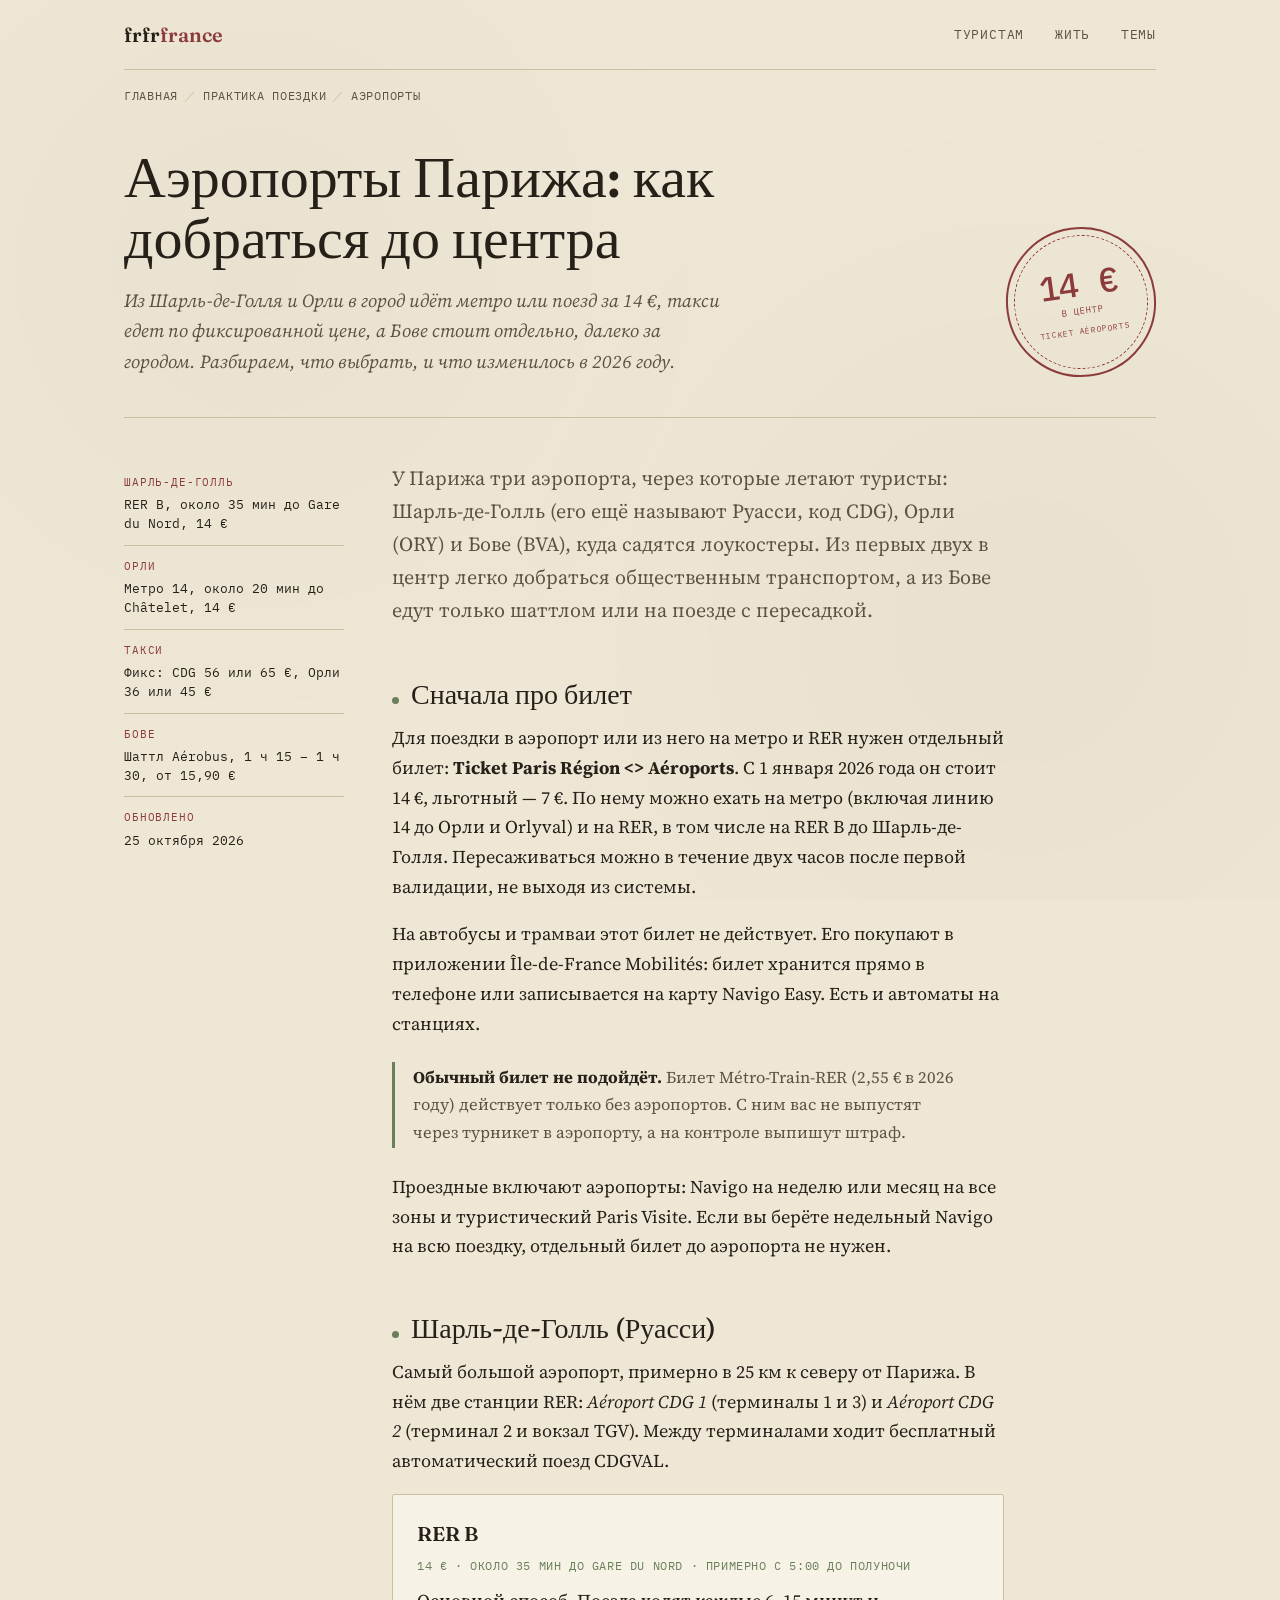
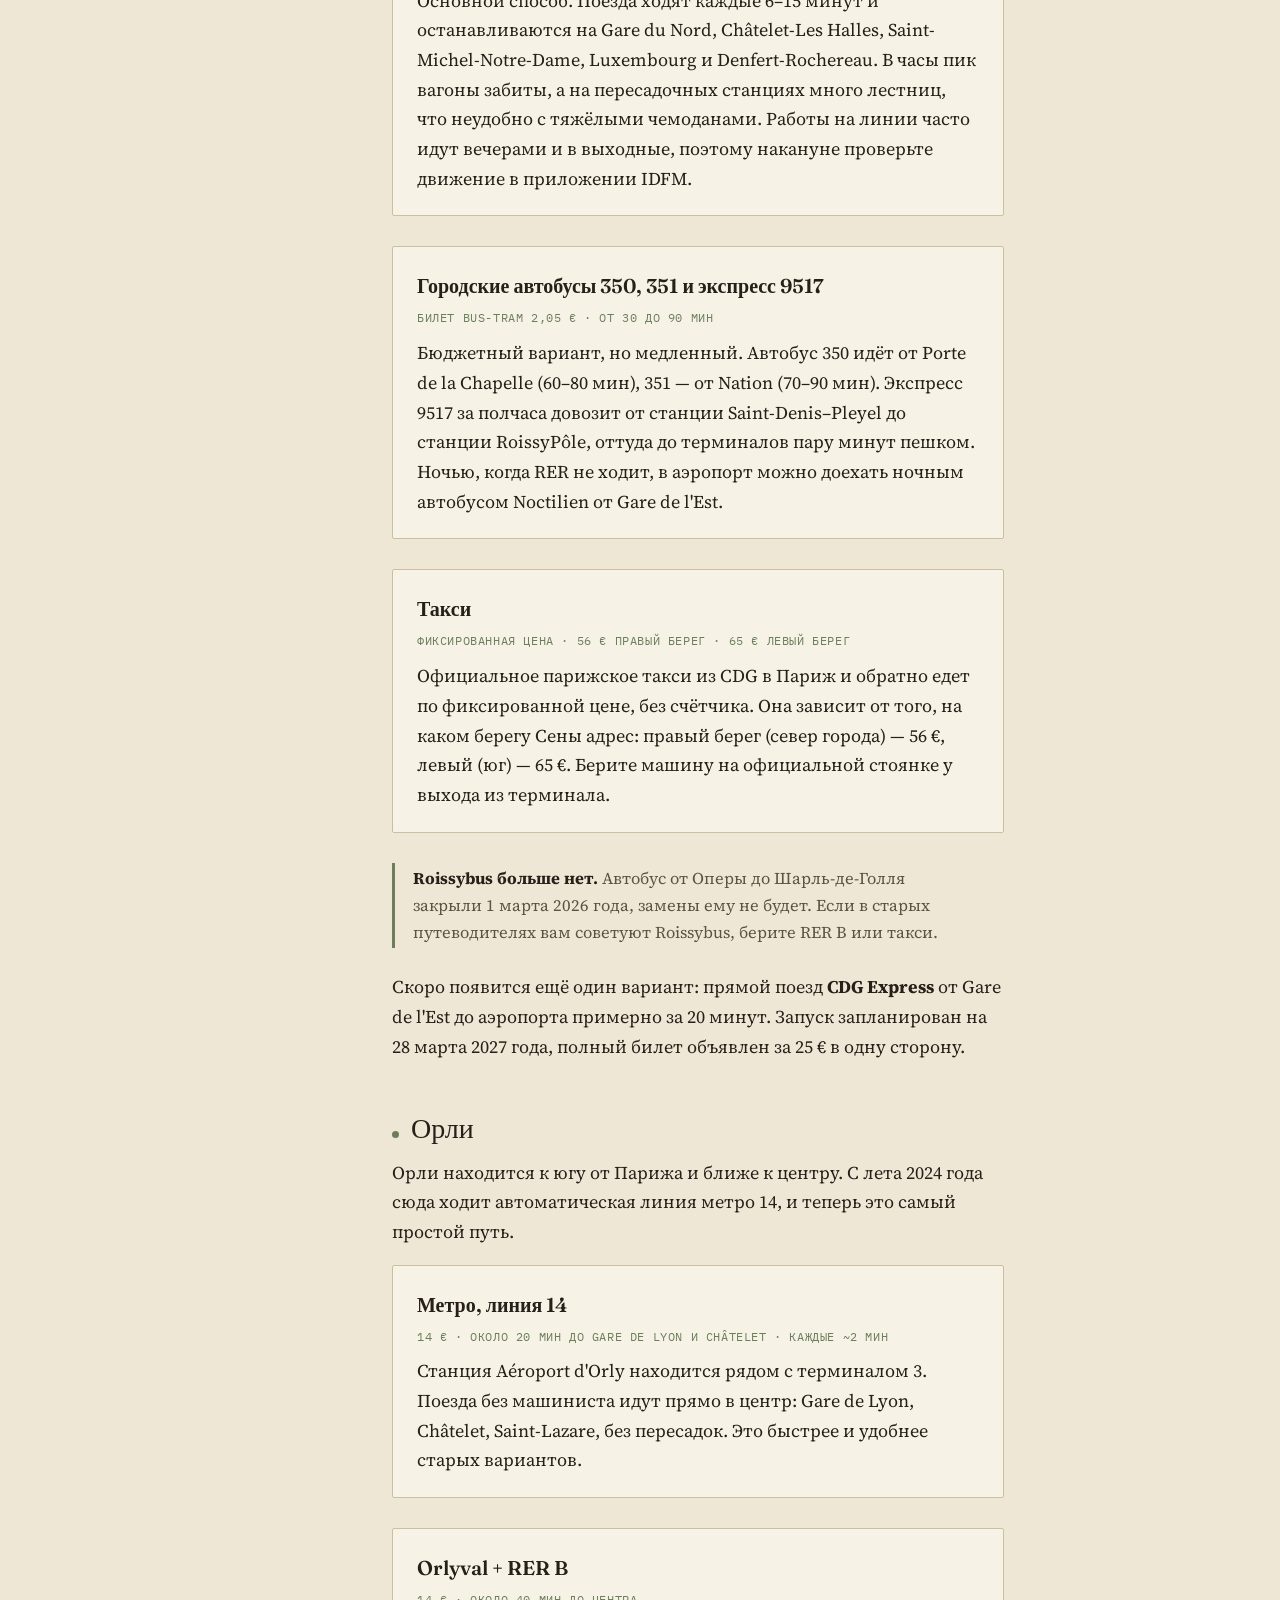
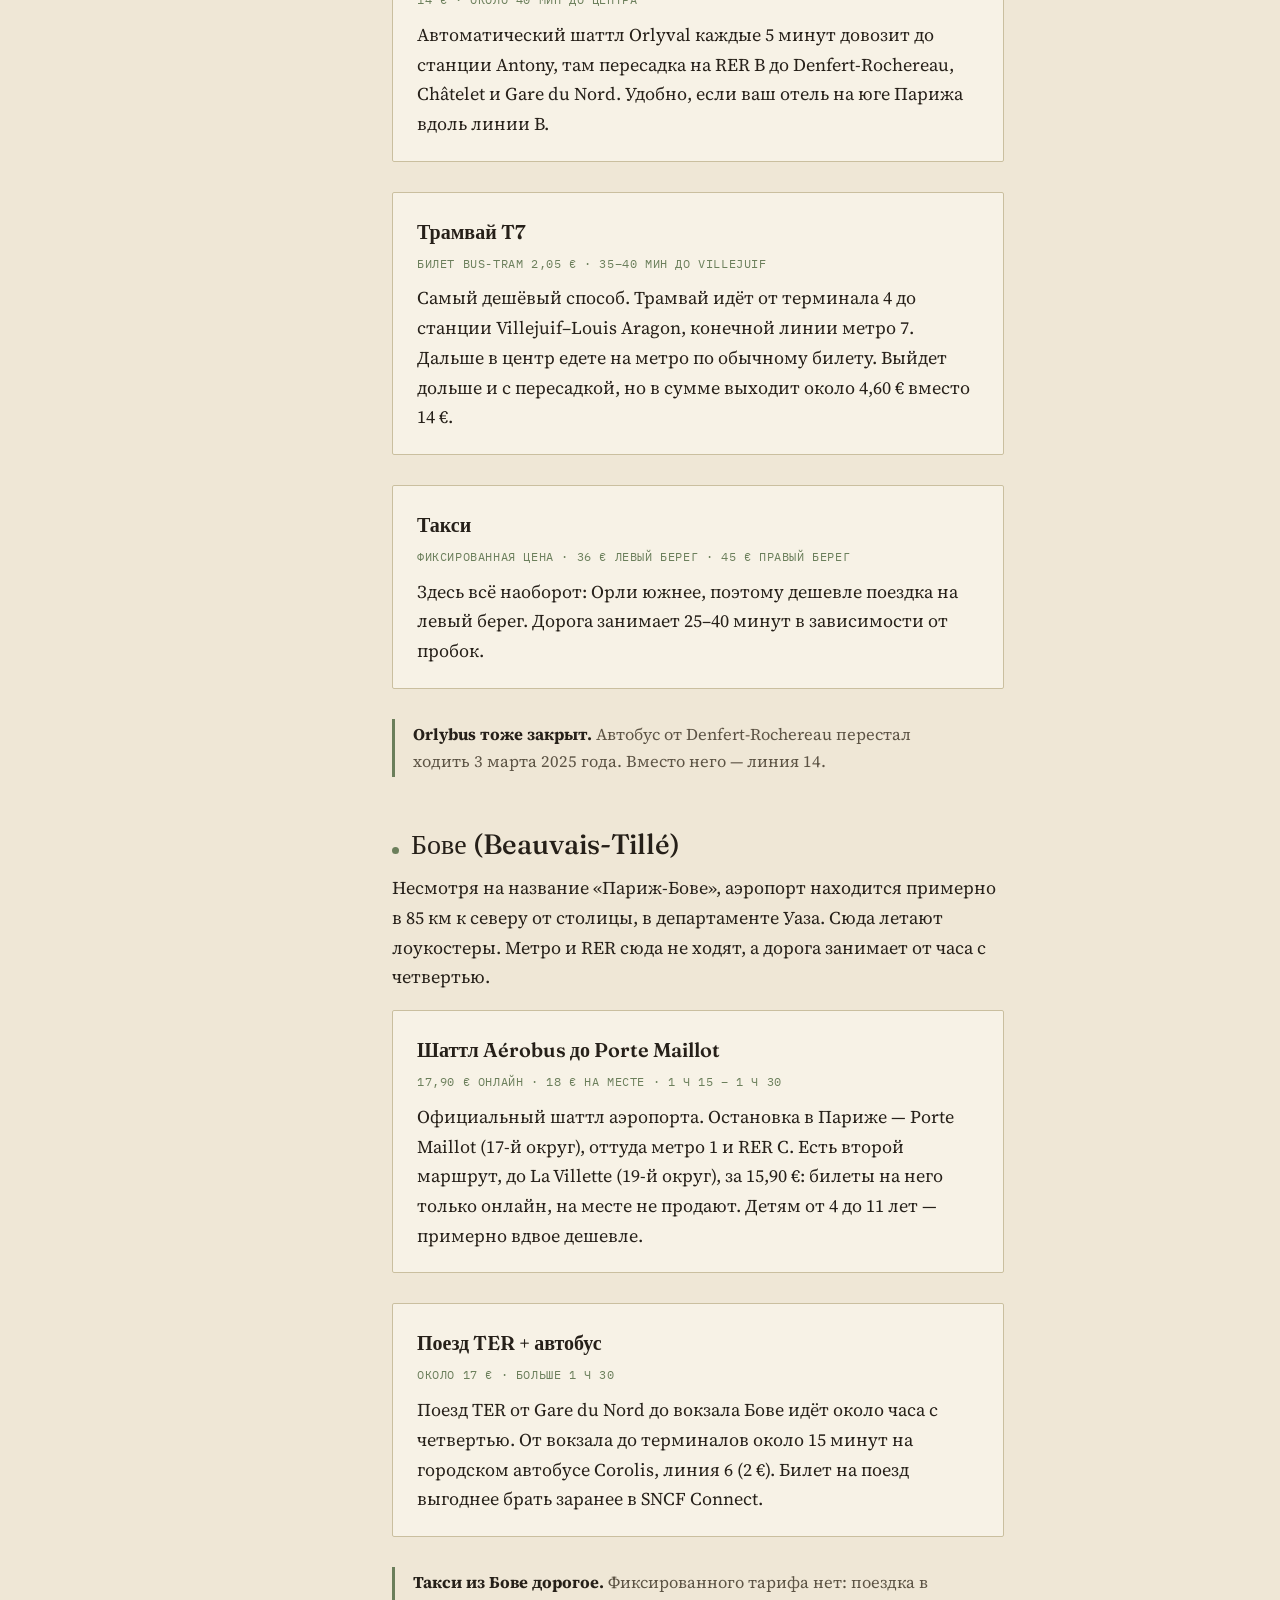
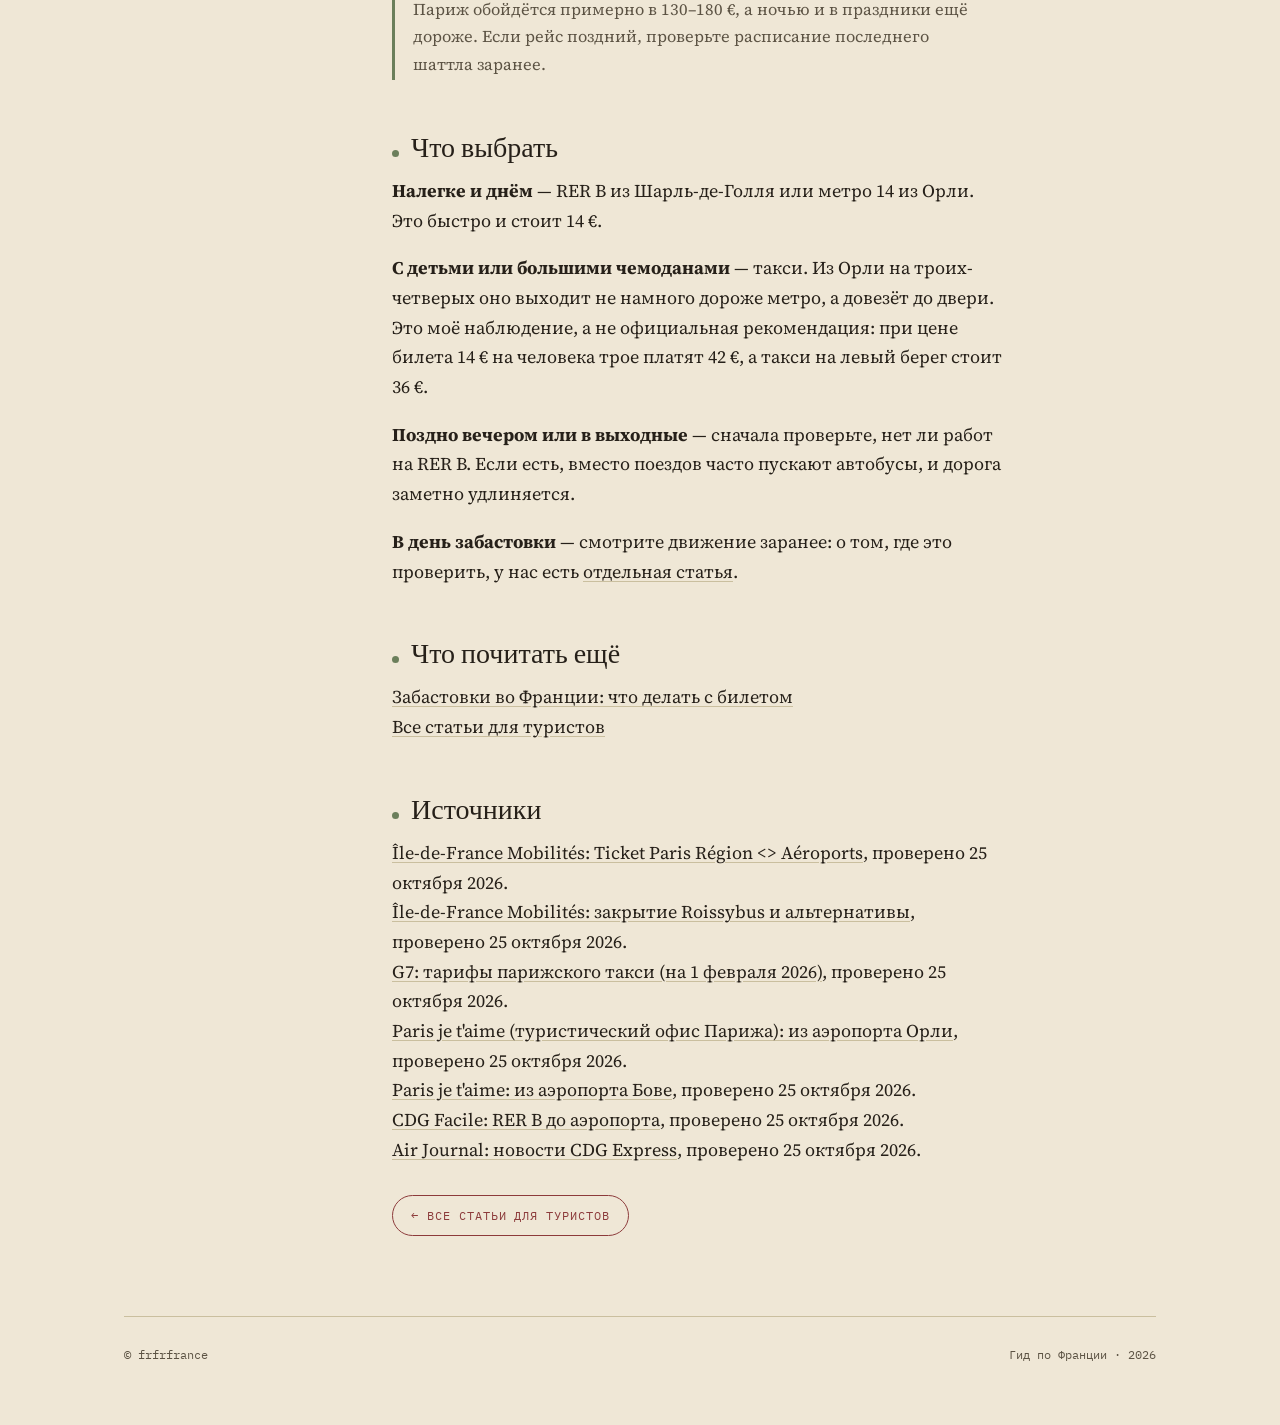
==== aeroports-paris.html @ 82ce7eb4 "Add files via upload" ====
<!DOCTYPE html>
<html lang="ru">
<head>
<meta charset="UTF-8">
<meta name="viewport" content="width=device-width, initial-scale=1.0">
<title>Аэропорты Парижа: как добраться до центра из Шарль-де-Голль, Орли и Бове — frfrfrance</title>
<meta name="description" content="Как доехать из аэропортов Парижа в центр в 2026 году: RER B и метро 14 за 14 €, фиксированные тарифы такси, автобусы и шаттл из Бове. Что изменилось после закрытия Roissybus.">
<link rel="canonical" href="https://frfrfrance.fr/aeroports-paris.html">
<meta property="og:type" content="article">
<meta property="og:site_name" content="frfrfrance">
<meta property="og:title" content="Аэропорты Парижа: как добраться до центра">
<meta property="og:description" content="Шарль-де-Голль, Орли и Бове: поезд, метро, автобус и такси, цены 2026 года и что выбрать с багажом.">
<meta property="og:url" content="https://frfrfrance.fr/aeroports-paris.html">
<meta property="og:locale" content="ru_RU">
<meta name="twitter:card" content="summary">
<link rel="icon" href="data:image/svg+xml,%3Csvg xmlns='http://www.w3.org/2000/svg' viewBox='0 0 64 64'%3E%3Ccircle cx='32' cy='32' r='28' fill='none' stroke='%238c3b3b' stroke-width='4'/%3E%3Ctext x='32' y='40' font-size='22' text-anchor='middle' fill='%238c3b3b' font-family='monospace'%3EFR%3C/text%3E%3C/svg%3E">
<link rel="preconnect" href="https://fonts.googleapis.com">
<link rel="preconnect" href="https://fonts.gstatic.com" crossorigin>
<link href="https://fonts.googleapis.com/css2?family=Fraunces:opsz,wght@9..144,400;9..144,500;9..144,600&family=Source+Serif+4:opsz,wght@8..60,400;8..60,600&family=IBM+Plex+Mono:wght@400;500&display=swap" rel="stylesheet">
<link rel="stylesheet" href="style.css">
<script type="application/ld+json">
{
  "@context": "https://schema.org",
  "@type": "Article",
  "headline": "Аэропорты Парижа: как добраться до центра",
  "inLanguage": "ru",
  "datePublished": "2026-10-25",
  "dateModified": "2026-10-25",
  "mainEntityOfPage": "https://frfrfrance.fr/aeroports-paris.html",
  "publisher": {"@type": "Organization", "name": "frfrfrance"}
}
</script>
</head>
<body>
<div class="wrap">

  <header class="site">
    <nav class="site-nav" aria-label="Разделы">
      <a class="brand" href="index.html">frfr<span>france</span></a>
      <span class="links">
        <a href="turistam.html">Туристам</a>
        <a href="index.html#live">Жить</a>
        <a href="index.html#topics">Темы</a>
      </span>
    </nav>
  </header>

  <nav class="crumbs" aria-label="Путь">
    <a href="index.html">Главная</a><span>／</span><a href="turistam.html#practice">Практика поездки</a><span>／</span>Аэропорты
  </nav>

  <section class="hero">
    <div>
      <h1>Аэропорты Парижа: как добраться до центра</h1>
      <p class="dek">Из Шарль-де-Голля и Орли в город идёт метро или поезд за 14 €, такси едет по фиксированной цене, а Бове стоит отдельно, далеко за городом. Разбираем, что выбрать, и что изменилось в 2026 году.</p>
    </div>
    <div class="stamp" aria-hidden="true">
      <b>14 €</b><small>в центр</small><em>Ticket Aéroports</em>
    </div>
  </section>

  <main class="article">
    <aside class="carnet">
      <div class="field"><div class="k">Шарль-де-Голль</div><div class="v">RER B, около 35 мин до Gare du Nord, 14 €</div></div>
      <div class="field"><div class="k">Орли</div><div class="v">Метро 14, около 20 мин до Châtelet, 14 €</div></div>
      <div class="field"><div class="k">Такси</div><div class="v">Фикс: CDG 56 или 65 €, Орли 36 или 45 €</div></div>
      <div class="field"><div class="k">Бове</div><div class="v">Шаттл Aérobus, 1 ч 15 – 1 ч 30, от 15,90 €</div></div>
      <div class="field"><div class="k">Обновлено</div><div class="v">25 октября 2026</div></div>
    </aside>

    <article>
      <p class="lede">У Парижа три аэропорта, через которые летают туристы: Шарль-де-Голль (его ещё называют Руасси, код CDG), Орли (ORY) и Бове (BVA), куда садятся лоукостеры. Из первых двух в центр легко добраться общественным транспортом, а из Бове едут только шаттлом или на поезде с пересадкой.</p>

      <h2><i></i>Сначала про билет</h2>
      <p>Для поездки в аэропорт или из него на метро и RER нужен отдельный билет: <strong>Ticket Paris Région &lt;&gt; Aéroports</strong>. С 1 января 2026 года он стоит 14 €, льготный — 7 €. По нему можно ехать на метро (включая линию 14 до Орли и Orlyval) и на RER, в том числе на RER B до Шарль-де-Голля. Пересаживаться можно в течение двух часов после первой валидации, не выходя из системы.</p>
      <p>На автобусы и трамваи этот билет не действует. Его покупают в приложении Île-de-France Mobilités: билет хранится прямо в телефоне или записывается на карту Navigo Easy. Есть и автоматы на станциях.</p>

      <div class="tip">
        <strong>Обычный билет не подойдёт.</strong> Билет Métro-Train-RER (2,55 € в 2026 году) действует только без аэропортов. С ним вас не выпустят через турникет в аэропорту, а на контроле выпишут штраф.
      </div>

      <p>Проездные включают аэропорты: Navigo на неделю или месяц на все зоны и туристический Paris Visite. Если вы берёте недельный Navigo на всю поездку, отдельный билет до аэропорта не нужен.</p>

      <h2><i></i>Шарль-де-Голль (Руасси)</h2>
      <p>Самый большой аэропорт, примерно в 25 км к северу от Парижа. В нём две станции RER: <em>Aéroport CDG 1</em> (терминалы 1 и 3) и <em>Aéroport CDG 2</em> (терминал 2 и вокзал TGV). Между терминалами ходит бесплатный автоматический поезд CDGVAL.</p>

      <div class="market">
        <div class="name">RER B</div>
        <div class="meta">14 € · около 35 мин до Gare du Nord · примерно с 5:00 до полуночи</div>
        <p>Основной способ. Поезда ходят каждые 6–15 минут и останавливаются на Gare du Nord, Châtelet-Les Halles, Saint-Michel-Notre-Dame, Luxembourg и Denfert-Rochereau. В часы пик вагоны забиты, а на пересадочных станциях много лестниц, что неудобно с тяжёлыми чемоданами. Работы на линии часто идут вечерами и в выходные, поэтому накануне проверьте движение в приложении IDFM.</p>
      </div>

      <div class="market">
        <div class="name">Городские автобусы 350, 351 и экспресс 9517</div>
        <div class="meta">Билет Bus-Tram 2,05 € · от 30 до 90 мин</div>
        <p>Бюджетный вариант, но медленный. Автобус 350 идёт от Porte de la Chapelle (60–80 мин), 351 — от Nation (70–90 мин). Экспресс 9517 за полчаса довозит от станции Saint-Denis–Pleyel до станции RoissyPôle, оттуда до терминалов пару минут пешком. Ночью, когда RER не ходит, в аэропорт можно доехать ночным автобусом Noctilien от Gare de l'Est.</p>
      </div>

      <div class="market">
        <div class="name">Такси</div>
        <div class="meta">Фиксированная цена · 56 € правый берег · 65 € левый берег</div>
        <p>Официальное парижское такси из CDG в Париж и обратно едет по фиксированной цене, без счётчика. Она зависит от того, на каком берегу Сены адрес: правый берег (север города) — 56 €, левый (юг) — 65 €. Берите машину на официальной стоянке у выхода из терминала.</p>
      </div>

      <div class="tip">
        <strong>Roissybus больше нет.</strong> Автобус от Оперы до Шарль-де-Голля закрыли 1 марта 2026 года, замены ему не будет. Если в старых путеводителях вам советуют Roissybus, берите RER B или такси.
      </div>

      <p>Скоро появится ещё один вариант: прямой поезд <strong>CDG Express</strong> от Gare de l'Est до аэропорта примерно за 20 минут. Запуск запланирован на 28 марта 2027 года, полный билет объявлен за 25 € в одну сторону.</p>

      <h2><i></i>Орли</h2>
      <p>Орли находится к югу от Парижа и ближе к центру. С лета 2024 года сюда ходит автоматическая линия метро 14, и теперь это самый простой путь.</p>

      <div class="market">
        <div class="name">Метро, линия 14</div>
        <div class="meta">14 € · около 20 мин до Gare de Lyon и Châtelet · каждые ~2 мин</div>
        <p>Станция Aéroport d'Orly находится рядом с терминалом 3. Поезда без машиниста идут прямо в центр: Gare de Lyon, Châtelet, Saint-Lazare, без пересадок. Это быстрее и удобнее старых вариантов.</p>
      </div>

      <div class="market">
        <div class="name">Orlyval + RER B</div>
        <div class="meta">14 € · около 40 мин до центра</div>
        <p>Автоматический шаттл Orlyval каждые 5 минут довозит до станции Antony, там пересадка на RER B до Denfert-Rochereau, Châtelet и Gare du Nord. Удобно, если ваш отель на юге Парижа вдоль линии B.</p>
      </div>

      <div class="market">
        <div class="name">Трамвай T7</div>
        <div class="meta">Билет Bus-Tram 2,05 € · 35–40 мин до Villejuif</div>
        <p>Самый дешёвый способ. Трамвай идёт от терминала 4 до станции Villejuif–Louis Aragon, конечной линии метро 7. Дальше в центр едете на метро по обычному билету. Выйдет дольше и с пересадкой, но в сумме выходит около 4,60 € вместо 14 €.</p>
      </div>

      <div class="market">
        <div class="name">Такси</div>
        <div class="meta">Фиксированная цена · 36 € левый берег · 45 € правый берег</div>
        <p>Здесь всё наоборот: Орли южнее, поэтому дешевле поездка на левый берег. Дорога занимает 25–40 минут в зависимости от пробок.</p>
      </div>

      <div class="tip">
        <strong>Orlybus тоже закрыт.</strong> Автобус от Denfert-Rochereau перестал ходить 3 марта 2025 года. Вместо него — линия 14.
      </div>

      <h2><i></i>Бове (Beauvais-Tillé)</h2>
      <p>Несмотря на название «Париж-Бове», аэропорт находится примерно в 85 км к северу от столицы, в департаменте Уаза. Сюда летают лоукостеры. Метро и RER сюда не ходят, а дорога занимает от часа с четвертью.</p>

      <div class="market">
        <div class="name">Шаттл Aérobus до Porte Maillot</div>
        <div class="meta">17,90 € онлайн · 18 € на месте · 1 ч 15 – 1 ч 30</div>
        <p>Официальный шаттл аэропорта. Остановка в Париже — Porte Maillot (17-й округ), оттуда метро 1 и RER C. Есть второй маршрут, до La Villette (19-й округ), за 15,90 €: билеты на него только онлайн, на месте не продают. Детям от 4 до 11 лет — примерно вдвое дешевле.</p>
      </div>

      <div class="market">
        <div class="name">Поезд TER + автобус</div>
        <div class="meta">Около 17 € · больше 1 ч 30</div>
        <p>Поезд TER от Gare du Nord до вокзала Бове идёт около часа с четвертью. От вокзала до терминалов около 15 минут на городском автобусе Corolis, линия 6 (2 €). Билет на поезд выгоднее брать заранее в SNCF Connect.</p>
      </div>

      <div class="tip">
        <strong>Такси из Бове дорогое.</strong> Фиксированного тарифа нет: поездка в Париж обойдётся примерно в 130–180 €, а ночью и в праздники ещё дороже. Если рейс поздний, проверьте расписание последнего шаттла заранее.
      </div>

      <h2><i></i>Что выбрать</h2>
      <p><strong>Налегке и днём</strong> — RER B из Шарль-де-Голля или метро 14 из Орли. Это быстро и стоит 14 €.</p>
      <p><strong>С детьми или большими чемоданами</strong> — такси. Из Орли на троих-четверых оно выходит не намного дороже метро, а довезёт до двери. Это моё наблюдение, а не официальная рекомендация: при цене билета 14 € на человека трое платят 42 €, а такси на левый берег стоит 36 €.</p>
      <p><strong>Поздно вечером или в выходные</strong> — сначала проверьте, нет ли работ на RER B. Если есть, вместо поездов часто пускают автобусы, и дорога заметно удлиняется.</p>
      <p><strong>В день забастовки</strong> — смотрите движение заранее: о том, где это проверить, у нас есть <a href="strikes-france.html">отдельная статья</a>.</p>

      <h2><i></i>Что почитать ещё</h2>
      <p>
        <a href="strikes-france.html">Забастовки во Франции: что делать с билетом</a><br>
        <a href="turistam.html">Все статьи для туристов</a>
      </p>

      <h2><i></i>Источники</h2>
      <p>
        <a href="https://www.iledefrance-mobilites.fr/titres-et-tarifs/detail/ticket-paris-region-aeroports" rel="noopener">Île-de-France Mobilités: Ticket Paris Région &lt;&gt; Aéroports</a>, проверено 25 октября 2026.<br>
        <a href="https://www.iledefrance-mobilites.fr/actualites/fin-roissy-bus" rel="noopener">Île-de-France Mobilités: закрытие Roissybus и альтернативы</a>, проверено 25 октября 2026.<br>
        <a href="https://www.g7.fr/tarifs-taxis-paris" rel="noopener">G7: тарифы парижского такси (на 1 февраля 2026)</a>, проверено 25 октября 2026.<br>
        <a href="https://parisjetaime.com/eng/article/from-paris-orly-airport-a539" rel="noopener">Paris je t'aime (туристический офис Парижа): из аэропорта Орли</a>, проверено 25 октября 2026.<br>
        <a href="https://parisjetaime.com/article/depuis-l-aeroport-paris-beauvais-a540" rel="noopener">Paris je t'aime: из аэропорта Бове</a>, проверено 25 октября 2026.<br>
        <a href="https://cdgfacile.com/acces-transports-paris-cdg/rer-b/" rel="noopener">CDG Facile: RER B до аэропорта</a>, проверено 25 октября 2026.<br>
        <a href="https://www.air-journal.fr/tag/cdg-express" rel="noopener">Air Journal: новости CDG Express</a>, проверено 25 октября 2026.
      </p>

      <a class="back" href="turistam.html">← Все статьи для туристов</a>
    </article>
  </main>

  <footer class="site">
    <span>© frfrfrance</span>
    <span>Гид по Франции · 2026</span>
  </footer>
</div>
</body>
</html>
---- style.css ----
/* frfrfrance — дневник путешественника: бумага, штампы, моно-заметки */
:root{
  --paper:#efe7d6; --paper-deep:#e4d9c0; --card:#f7f2e6;
  --ink:#262019; --ink-soft:#5c5344; --line:#cabf9f;
  --route:#6b7f5b;   /* туристы */
  --stamp:#8c3b3b;   /* жить */
}
*{box-sizing:border-box;}
html{scroll-behavior:smooth;}
body{margin:0; background:var(--paper); color:var(--ink); font-family:'Source Serif 4',Georgia,serif; font-size:18px; line-height:1.65;}
body::before{content:""; position:fixed; inset:0; pointer-events:none; z-index:0;
  background-image:radial-gradient(circle at 20% 30%,rgba(0,0,0,.02) 0,transparent 40%),radial-gradient(circle at 80% 70%,rgba(0,0,0,.025) 0,transparent 45%);}
a{color:inherit; text-decoration:none;}
a:focus-visible{outline:2px solid var(--stamp); outline-offset:3px;}
.wrap{max-width:1080px; margin:0 auto; padding:0 24px; position:relative; z-index:1;}

/* шапка */
header.site{border-bottom:1px solid var(--line); padding:18px 0;}
.site-nav{display:flex; justify-content:space-between; align-items:center; font-family:'IBM Plex Mono',monospace; font-size:13px; letter-spacing:.06em; text-transform:uppercase; color:var(--ink-soft);}
.brand{font-family:'Fraunces',serif; font-size:20px; text-transform:none; letter-spacing:0; color:var(--ink); font-weight:600;}
.brand span{color:var(--stamp);}
.site-nav .links a{margin-left:22px;}
.site-nav .links a:hover{color:var(--stamp);}

/* главная: вступление */
.intro{padding:52px 0 30px; border-bottom:1px solid var(--line);}
.intro h1{font-family:'Fraunces',serif; font-weight:500; font-size:clamp(32px,5vw,54px); line-height:1.08; margin:0 0 14px;}
.intro h1 em{font-style:normal; color:var(--stamp);}
.dek{font-style:italic; color:var(--ink-soft); font-size:18.5px; max-width:60ch; margin:0;}

/* два трека */
.tracks{display:grid; grid-template-columns:1fr 1fr; border-bottom:1px solid var(--line);}
.track{padding:40px 36px; position:relative;}
.track:first-child{border-right:1px solid var(--line);}
.eyebrow{font-family:'IBM Plex Mono',monospace; font-size:11px; text-transform:uppercase; letter-spacing:.1em; margin-bottom:14px; display:flex; align-items:center; gap:8px;}
.eyebrow .dot{width:6px; height:6px; border-radius:50%; background:currentColor;}
.tourist .eyebrow,.tourist .enter{color:var(--route);}
.expat .eyebrow,.expat .enter{color:var(--stamp);}
.track h2{font-family:'Fraunces',serif; font-weight:500; font-size:clamp(26px,3vw,34px); margin:0 0 12px; line-height:1.1; max-width:15em;}
.lede-sm{color:var(--ink-soft); font-size:16.5px; max-width:42ch; margin:0 0 22px;}
.list{list-style:none; margin:0 0 26px; padding:0;}
.list li{padding:11px 0; border-top:1px solid var(--line); display:flex; justify-content:space-between; align-items:baseline; font-size:16px;}
.list li:last-child{border-bottom:1px solid var(--line);}
.tourist .list a:hover{color:var(--route);} .expat .list a:hover{color:var(--stamp);}
.time{font-family:'IBM Plex Mono',monospace; font-size:11px; color:var(--ink-soft); flex:none; margin-left:14px;}
.enter{display:inline-flex; font-family:'IBM Plex Mono',monospace; font-size:12px; text-transform:uppercase; letter-spacing:.08em; padding:11px 20px; border:1px solid currentColor; border-radius:999px;}
.enter:hover{background:currentColor;} .enter:hover{color:var(--paper);}
.tourist .enter:hover{background:var(--route);color:var(--paper);} .expat .enter:hover{background:var(--stamp);color:var(--paper);}
.mark{position:absolute; top:34px; right:30px; width:64px; height:64px; border:1.5px solid currentColor; border-radius:50%; display:flex; align-items:center; justify-content:center; font-family:'IBM Plex Mono',monospace; font-size:10px; letter-spacing:.05em; text-transform:uppercase; transform:rotate(-6deg);}
.tourist .mark{color:var(--route);} .expat .mark{color:var(--stamp);}

/* секции, карточки */
main.shared{padding:48px 0 40px;}
.section-head{display:flex; align-items:baseline; justify-content:space-between; margin:0 0 22px; gap:12px; flex-wrap:wrap;}
.section-head h2{font-family:'Fraunces',serif; font-weight:500; font-size:24px; margin:0; display:flex; align-items:baseline; gap:10px;}
.section-head h2 i{width:7px; height:7px; border-radius:50%; background:var(--route); display:inline-block;}
.note{font-family:'IBM Plex Mono',monospace; font-size:11.5px; color:var(--ink-soft); text-transform:uppercase; letter-spacing:.05em;}
.topics{display:flex; flex-wrap:wrap; gap:10px; margin-bottom:48px;}
.topics a{font-family:'IBM Plex Mono',monospace; font-size:12px; text-transform:uppercase; letter-spacing:.06em; color:var(--ink-soft); border:1px solid var(--line); padding:8px 16px; border-radius:999px;}
.topics a:hover{border-color:var(--route); color:var(--route);}
.grid{display:grid; grid-template-columns:repeat(3,1fr); gap:22px; margin-bottom:20px;}
.card{background:var(--card); border:1px solid var(--line); border-radius:2px; padding:22px; display:flex; flex-direction:column; transition:transform .15s, box-shadow .15s;}
.card:hover{transform:translateY(-3px); box-shadow:0 8px 20px rgba(38,32,25,.08);}
.tag{font-family:'IBM Plex Mono',monospace; font-size:10.5px; text-transform:uppercase; letter-spacing:.08em; color:var(--ink-soft); margin-bottom:10px;}
.card h3{font-family:'Fraunces',serif; font-weight:600; font-size:20px; margin:0 0 10px; line-height:1.2;}
.card p{margin:0; color:var(--ink-soft); font-size:15px; line-height:1.55; flex-grow:1;}
.foot{margin-top:16px; padding-top:12px; border-top:1px solid var(--line); font-family:'IBM Plex Mono',monospace; font-size:11px; color:var(--ink-soft); display:flex; justify-content:space-between;}
.badge{text-transform:uppercase; letter-spacing:.06em; color:var(--route);}
.badge.howto{color:var(--stamp);}

/* статья */
.crumbs{padding:16px 0 0; font-family:'IBM Plex Mono',monospace; font-size:12px; text-transform:uppercase; letter-spacing:.06em; color:var(--ink-soft);}
.crumbs a:hover{color:var(--stamp);} .crumbs span{margin:0 6px; color:var(--line);}
.hero{display:grid; grid-template-columns:1fr 220px; gap:40px; padding:40px 0; border-bottom:1px solid var(--line); align-items:end;}
.hero h1{font-family:'Fraunces',serif; font-weight:500; font-size:clamp(34px,5vw,58px); line-height:1.05; margin:0 0 18px;}
.stamp{width:150px; height:150px; border:2px solid var(--stamp); border-radius:50%; display:flex; flex-direction:column; align-items:center; justify-content:center; transform:rotate(-8deg); font-family:'IBM Plex Mono',monospace; color:var(--stamp); position:relative; justify-self:end;}
.stamp::before{content:""; position:absolute; inset:6px; border:1px dashed var(--stamp); border-radius:50%;}
.stamp b{font-size:34px; font-weight:500; line-height:1;}
.stamp small{font-size:9px; letter-spacing:.12em; text-transform:uppercase; margin-top:4px;}
.stamp em{font-style:normal; font-size:8px; letter-spacing:.08em; margin-top:6px; text-transform:uppercase;}
main.article{display:grid; grid-template-columns:220px 1fr; gap:48px; padding:44px 0 80px;}
.carnet{position:sticky; top:24px; align-self:start; font-family:'IBM Plex Mono',monospace; font-size:12.5px; color:var(--ink-soft);}
.carnet .field{padding:12px 0; border-top:1px solid var(--line);} .carnet .field:first-child{border-top:none;}
.carnet .k{text-transform:uppercase; letter-spacing:.08em; color:var(--stamp); font-size:10.5px; margin-bottom:4px;}
.carnet .v{color:var(--ink); line-height:1.5;}
article h2{font-family:'Fraunces',serif; font-weight:500; font-size:28px; margin:44px 0 6px; display:flex; align-items:baseline; gap:12px;}
article h2 i{width:7px; height:7px; border-radius:50%; background:var(--route); flex:none;}
article p{margin:0 0 18px; max-width:68ch;}
article p a{text-decoration:underline; text-decoration-color:var(--line); text-underline-offset:3px;}
article p a:hover{color:var(--stamp); text-decoration-color:currentColor;}
article .lede{font-size:20px; color:var(--ink-soft); max-width:60ch;}
.market{background:var(--card); border:1px solid var(--line); border-radius:2px; padding:22px 24px; margin:18px 0 30px; max-width:68ch;}
.market .name{font-family:'Fraunces',serif; font-weight:600; font-size:20px; margin-bottom:6px;}
.market .meta{font-family:'IBM Plex Mono',monospace; font-size:12px; color:var(--route); text-transform:uppercase; letter-spacing:.05em; margin-bottom:10px;}
.market p{margin:0;}
.tip{border-left:3px solid var(--route); padding:2px 0 2px 18px; margin:24px 0; max-width:64ch; font-size:16.5px; color:var(--ink-soft);}
.tip strong{color:var(--ink);}
.back{display:inline-block; margin-top:12px; font-family:'IBM Plex Mono',monospace; font-size:12px; text-transform:uppercase; letter-spacing:.08em; color:var(--stamp); border:1px solid currentColor; padding:10px 18px; border-radius:999px;}

/* страница раздела */
.cat-hero{padding:40px 0 32px; border-bottom:1px solid var(--line); position:relative;}
.cat-hero .eyebrow{color:var(--route);}
.cat-hero h1{font-family:'Fraunces',serif; font-weight:500; font-size:clamp(32px,5vw,52px); line-height:1.08; margin:0 0 14px; max-width:16em;}
.cat-hero h1 em{font-style:normal; color:var(--route);}
.cat-hero .mark{color:var(--route); top:40px; right:0;}
.cat-hero .count{margin-top:18px;}
.cat-jump{display:flex; flex-wrap:wrap; gap:10px; padding:26px 0; border-bottom:1px solid var(--line);}
.cat-jump a{font-family:'IBM Plex Mono',monospace; font-size:12px; text-transform:uppercase; letter-spacing:.06em; color:var(--ink-soft); border:1px solid var(--line); padding:8px 16px; border-radius:999px;}
.cat-jump a:hover{border-color:var(--route); color:var(--route);}
main.cat{padding:44px 0 40px;}
.cat-block{margin-bottom:48px; scroll-margin-top:20px;}
.cat-block .lede-sm{margin:-10px 0 22px;}
.soon{list-style:none; margin:0; padding:0; max-width:680px;}
.soon li{padding:11px 0; border-top:1px solid var(--line); display:flex; justify-content:space-between; align-items:baseline; font-size:16px; color:var(--ink-soft);}
.soon li:last-child{border-bottom:1px solid var(--line);}
.soon .time{text-transform:uppercase; letter-spacing:.06em;}
.cat-block .grid + .soon{margin-top:6px;}

footer.site{border-top:1px solid var(--line); padding:28px 0 60px; font-family:'IBM Plex Mono',monospace; font-size:12px; color:var(--ink-soft); display:flex; justify-content:space-between; gap:12px; flex-wrap:wrap;}

@media (max-width:900px){.grid{grid-template-columns:1fr 1fr;}}
@media (max-width:820px){
  .tracks{grid-template-columns:1fr;}
  .track:first-child{border-right:none; border-bottom:1px solid var(--line);}
  .mark{display:none;}
  .hero{grid-template-columns:1fr;} .stamp{justify-self:start;}
  main.article{grid-template-columns:1fr;}
  .carnet{position:static; display:flex; flex-wrap:wrap; gap:0 32px;}
  .carnet .field{border-top:none; border-bottom:1px solid var(--line); flex:1 1 160px;}
}
@media (max-width:600px){.grid{grid-template-columns:1fr;} .track{padding:32px 22px;}}
@media (prefers-reduced-motion:reduce){.card{transition:none;} html{scroll-behavior:auto;}}
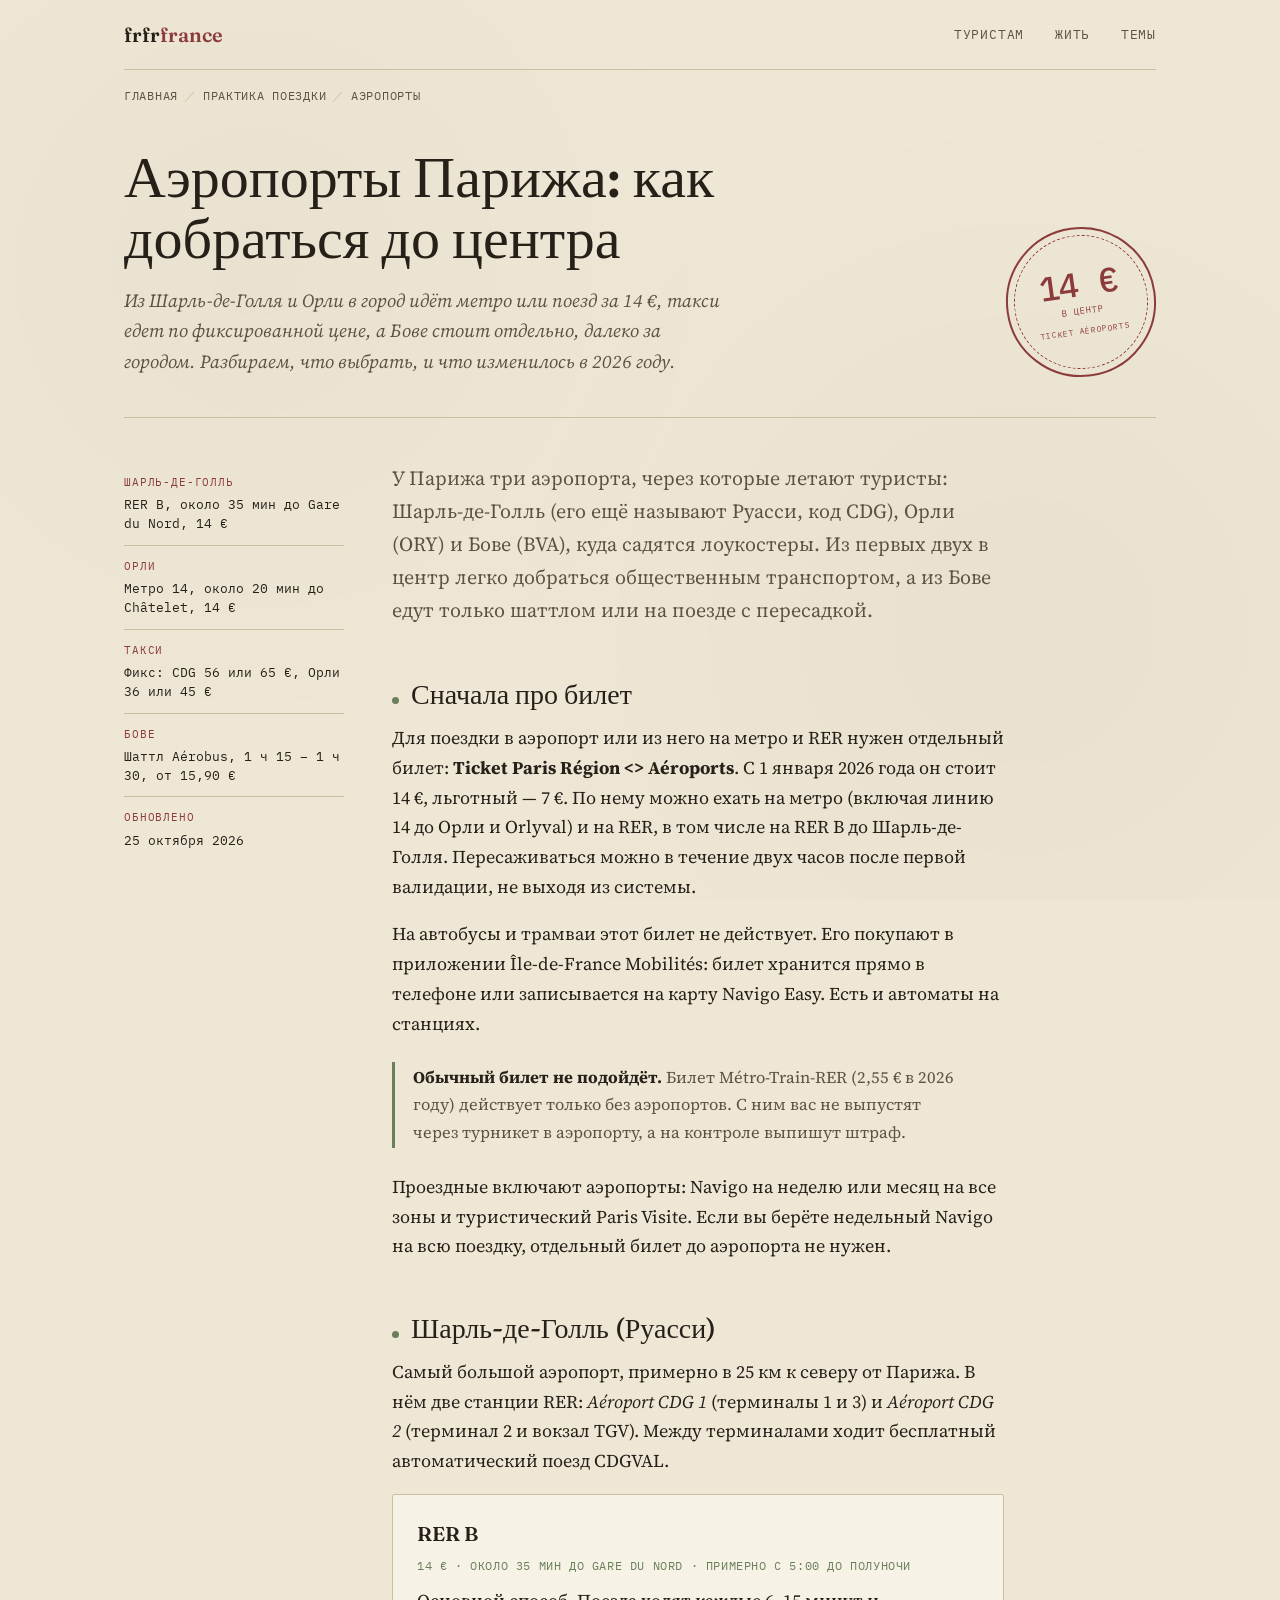
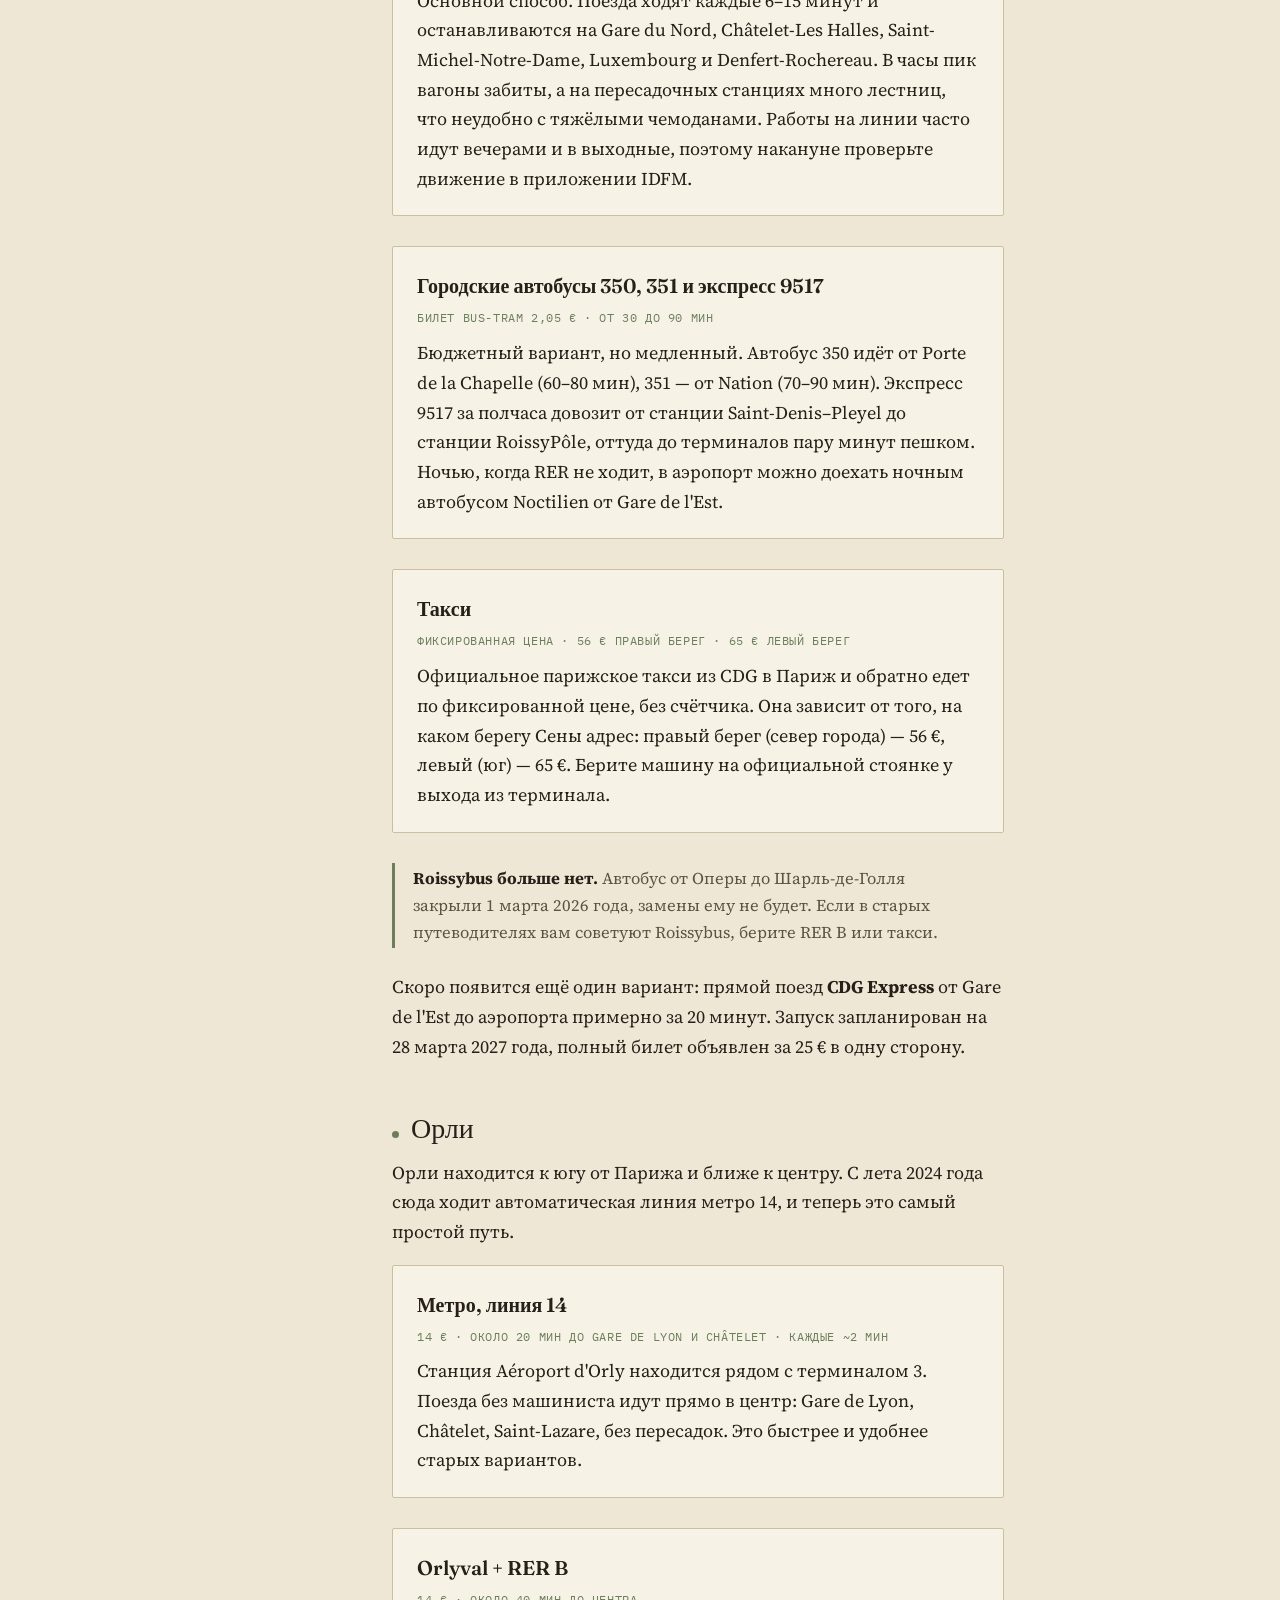
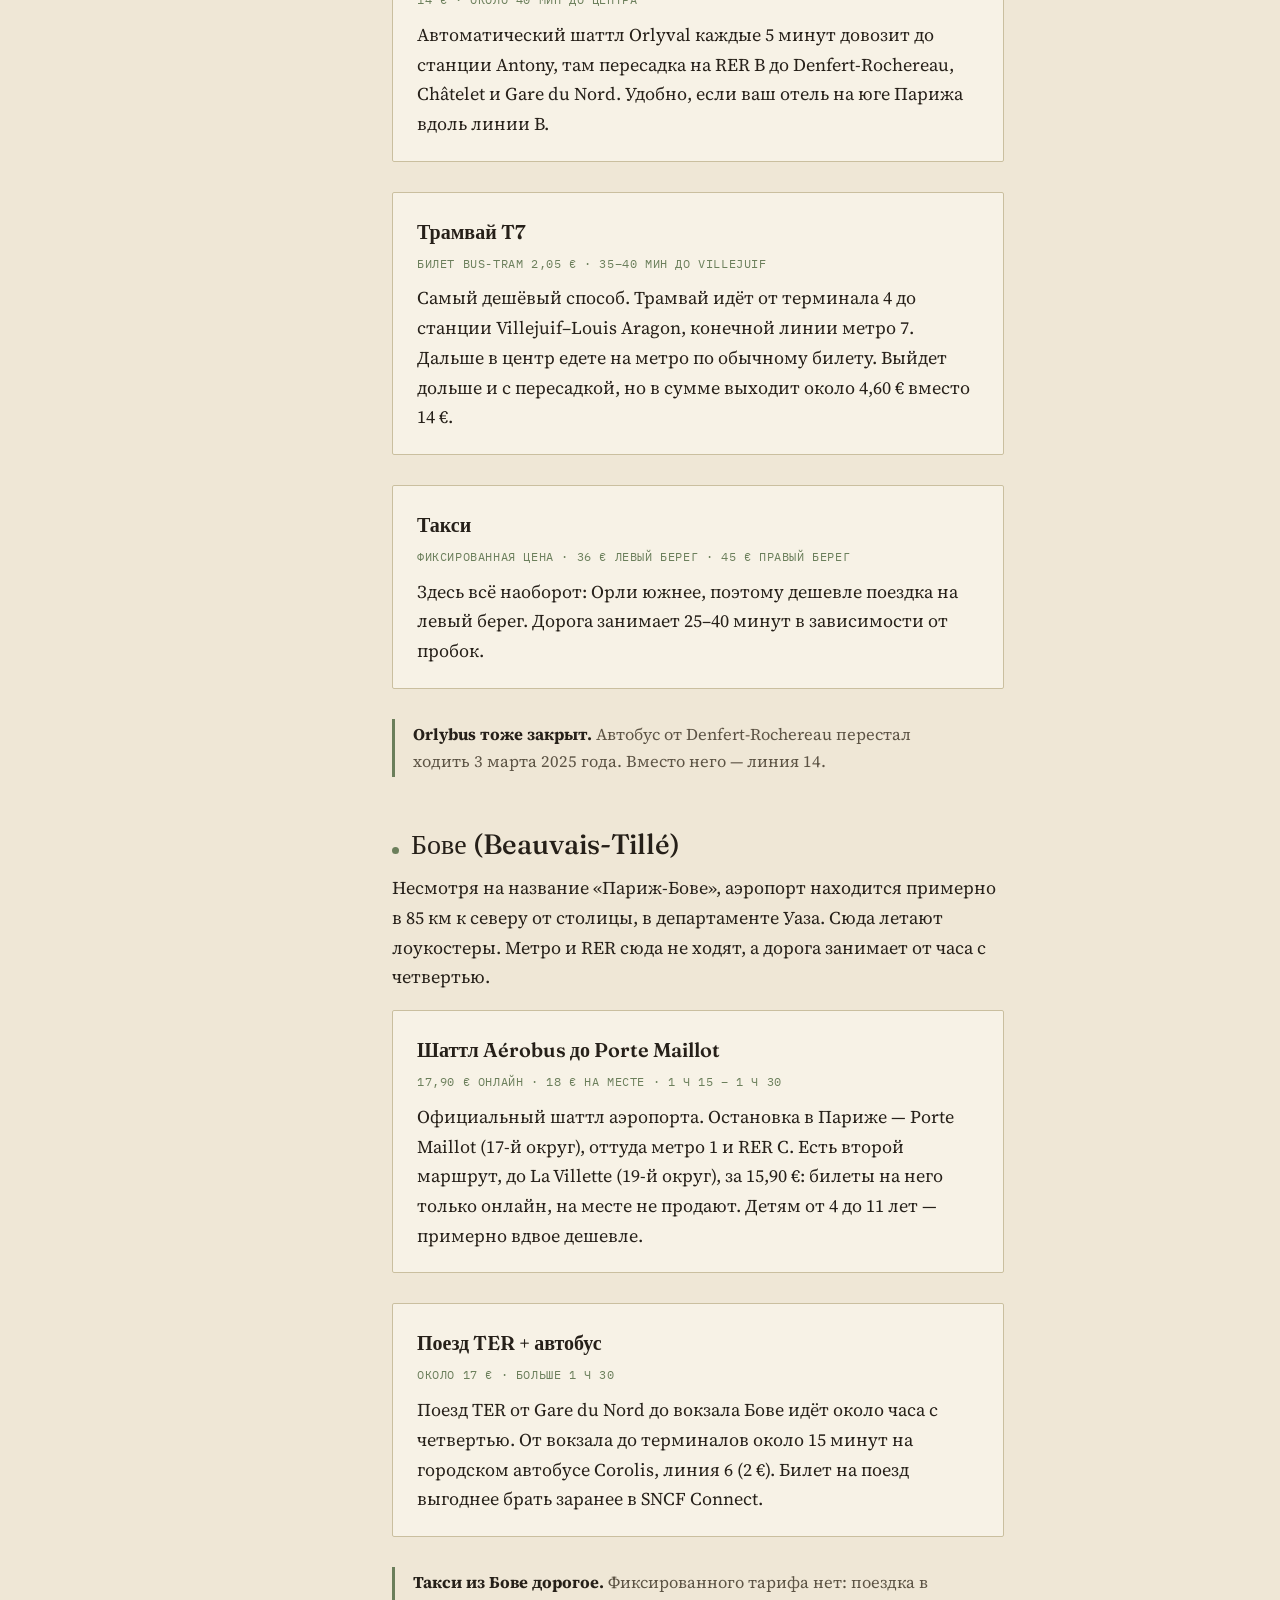
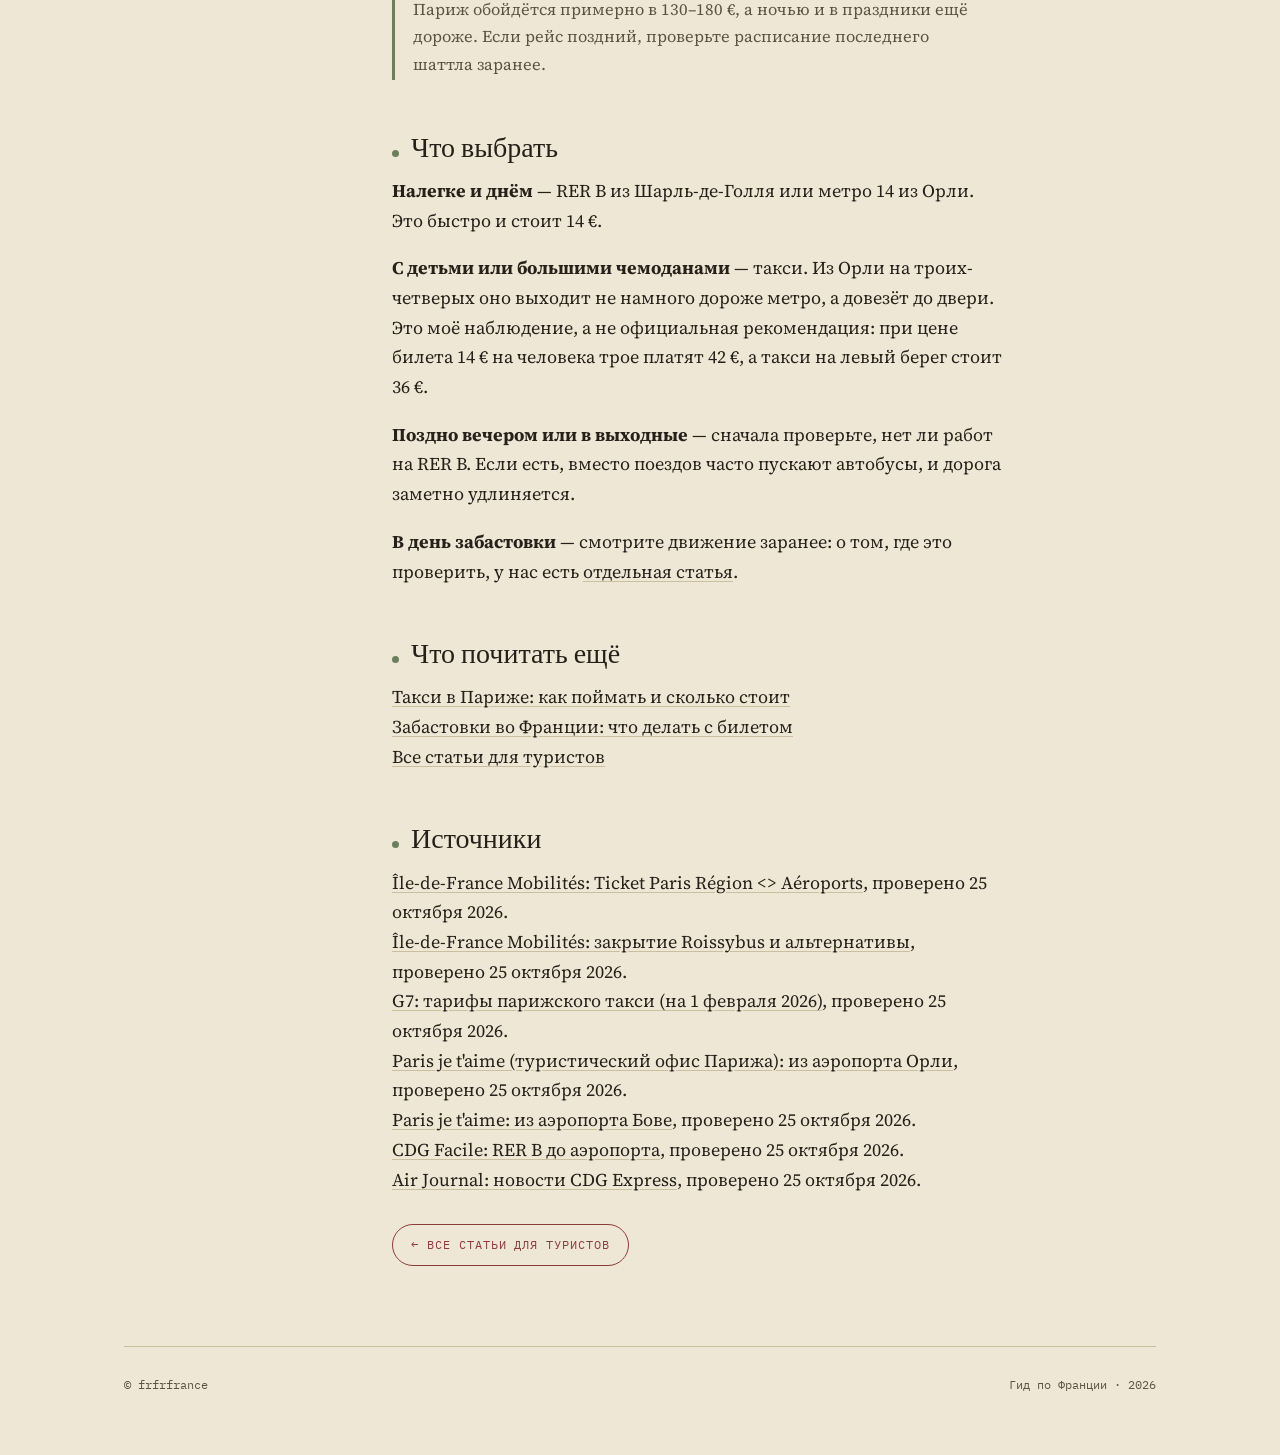
==== commit 63cf3a6d: "Add files via upload" ====
--- a/aeroports-paris.html
+++ b/aeroports-paris.html
@@ -166,6 +166,7 @@
 
       <h2><i></i>Что почитать ещё</h2>
       <p>
+        <a href="taxi-paris.html">Такси в Париже: как поймать и сколько стоит</a><br>
         <a href="strikes-france.html">Забастовки во Франции: что делать с билетом</a><br>
         <a href="turistam.html">Все статьи для туристов</a>
       </p>
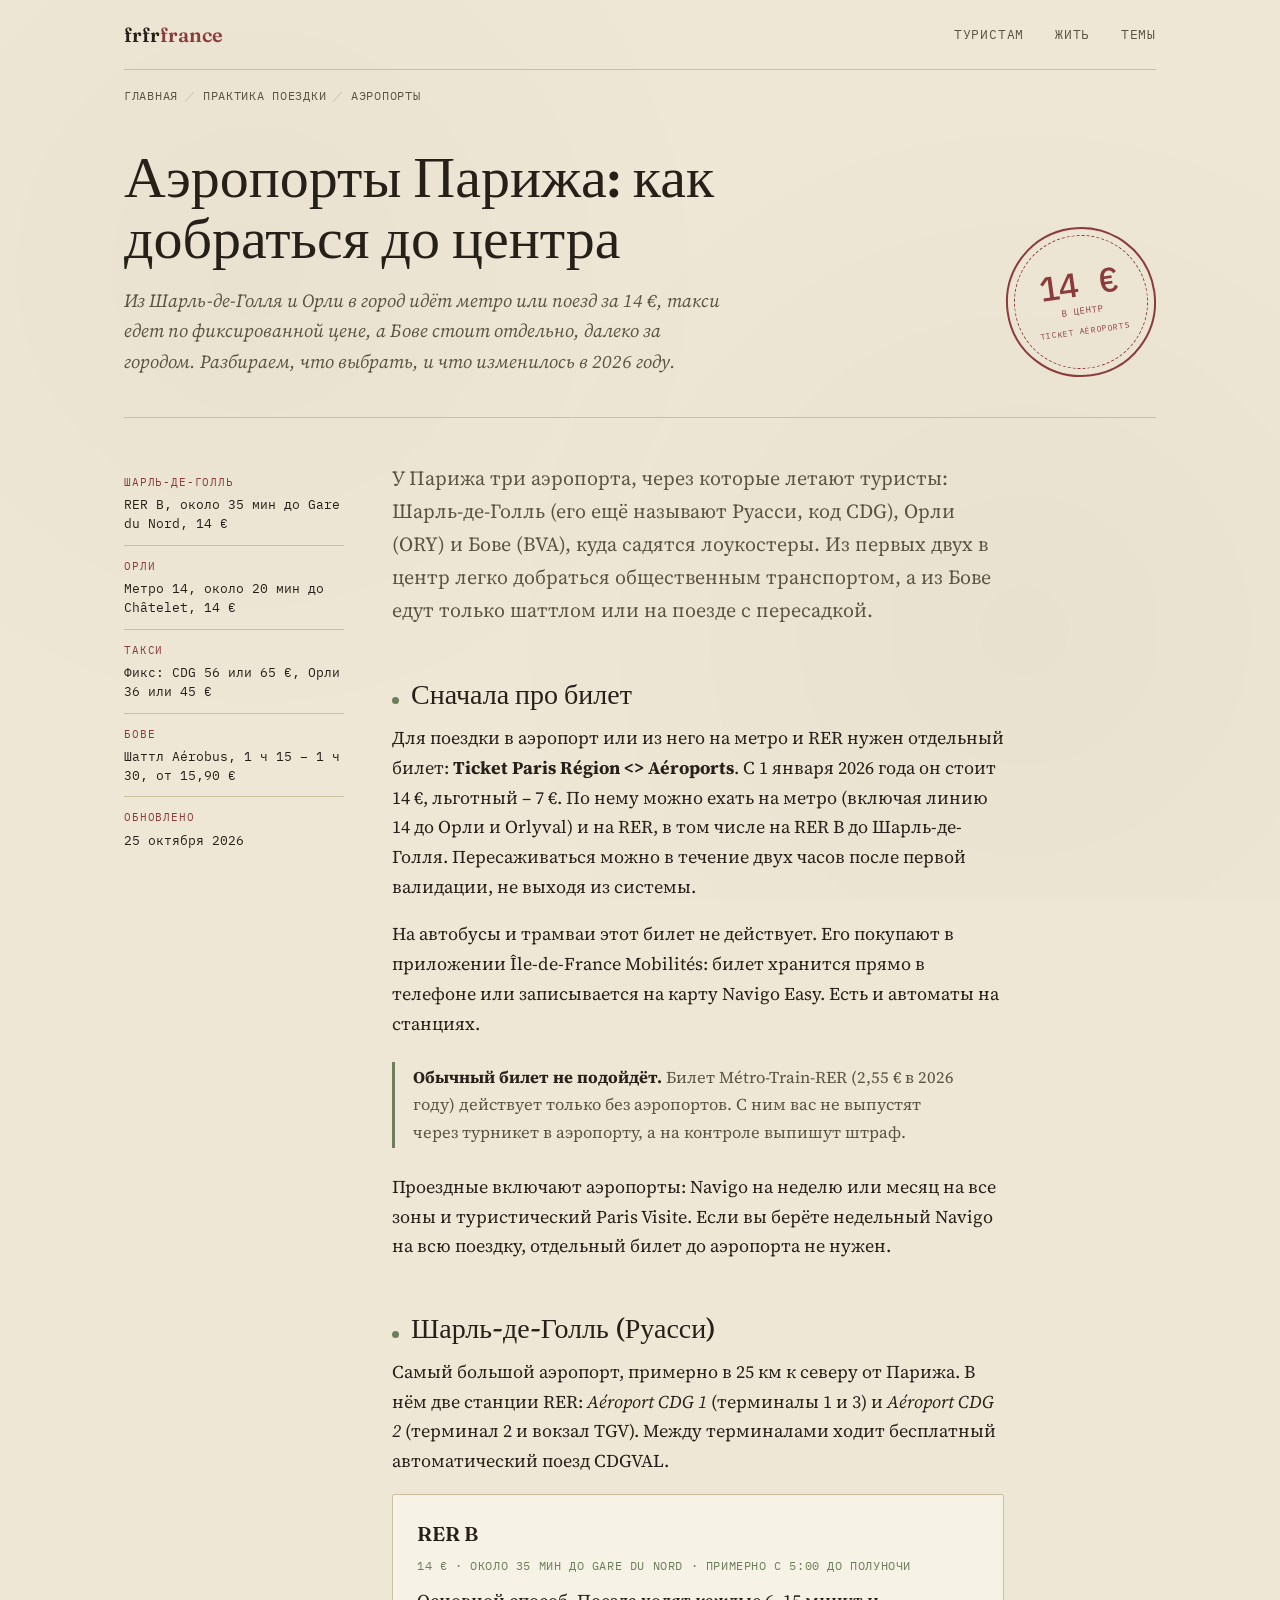
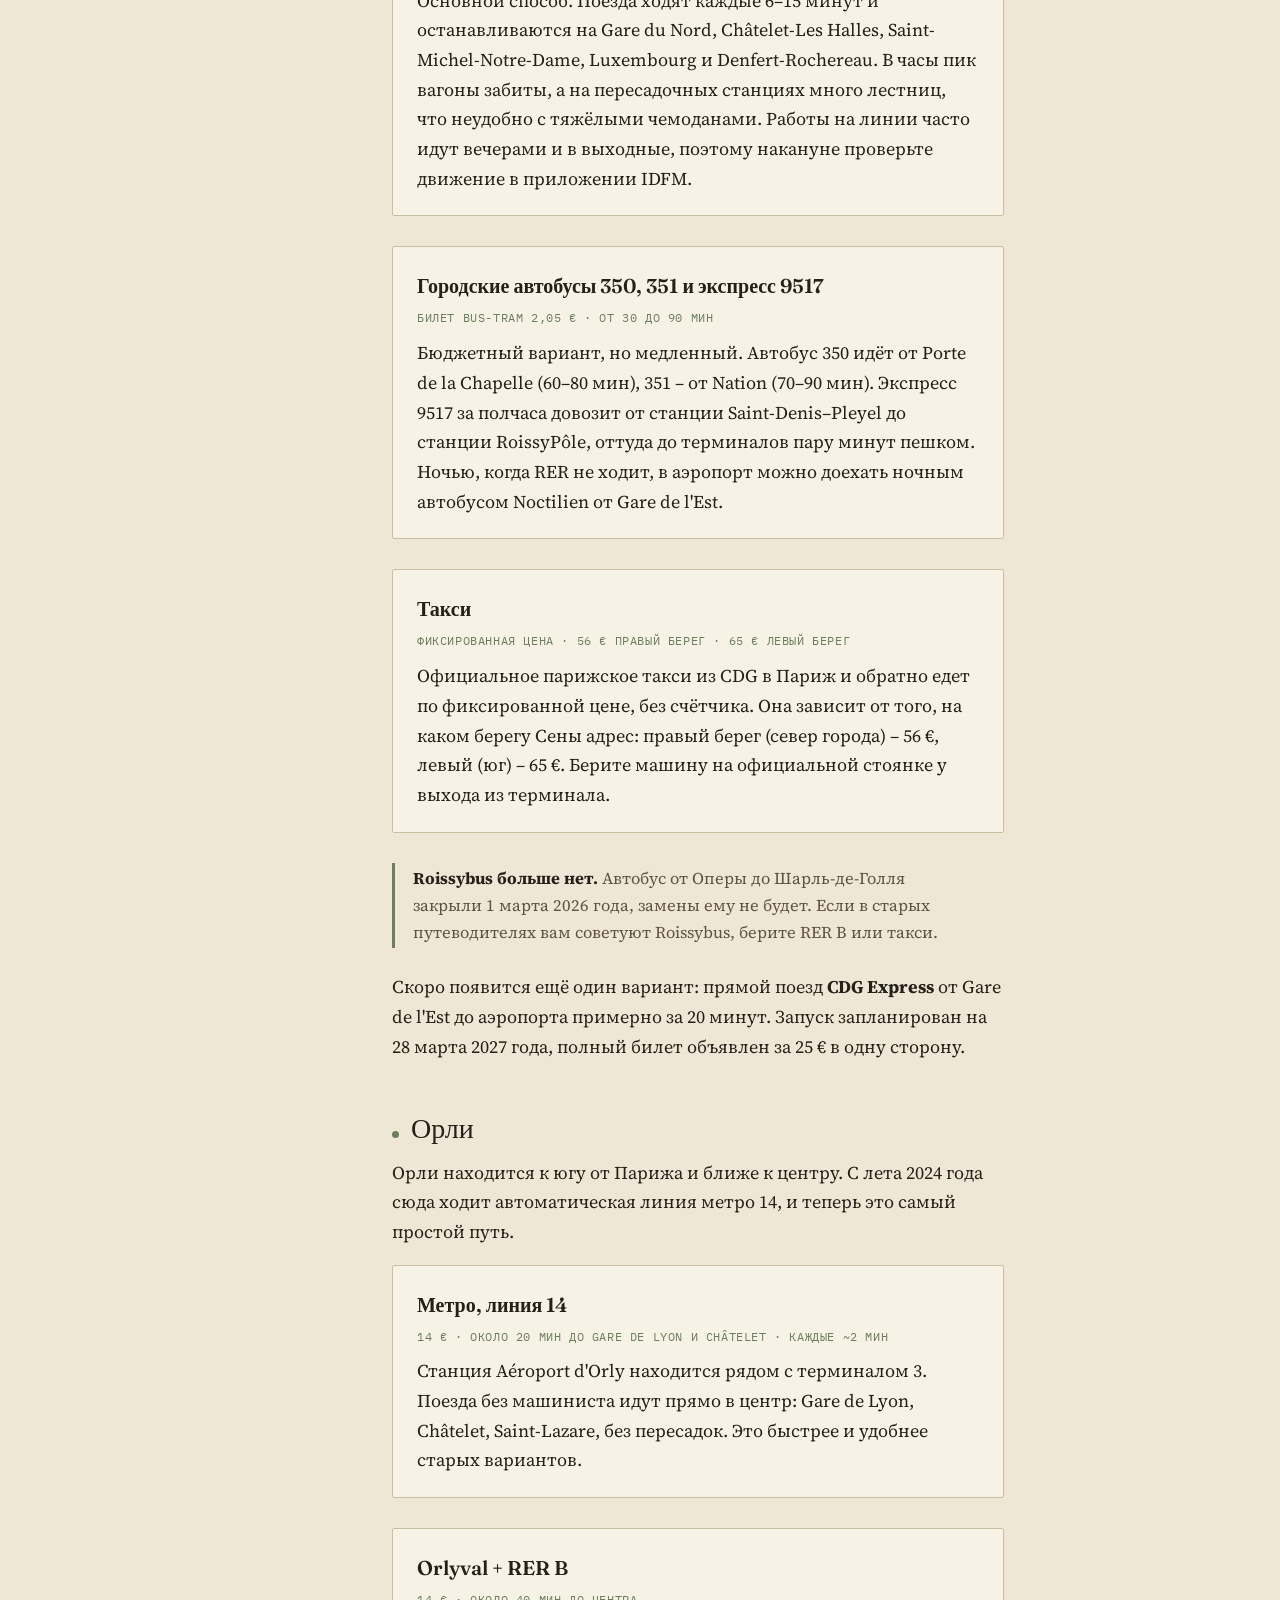
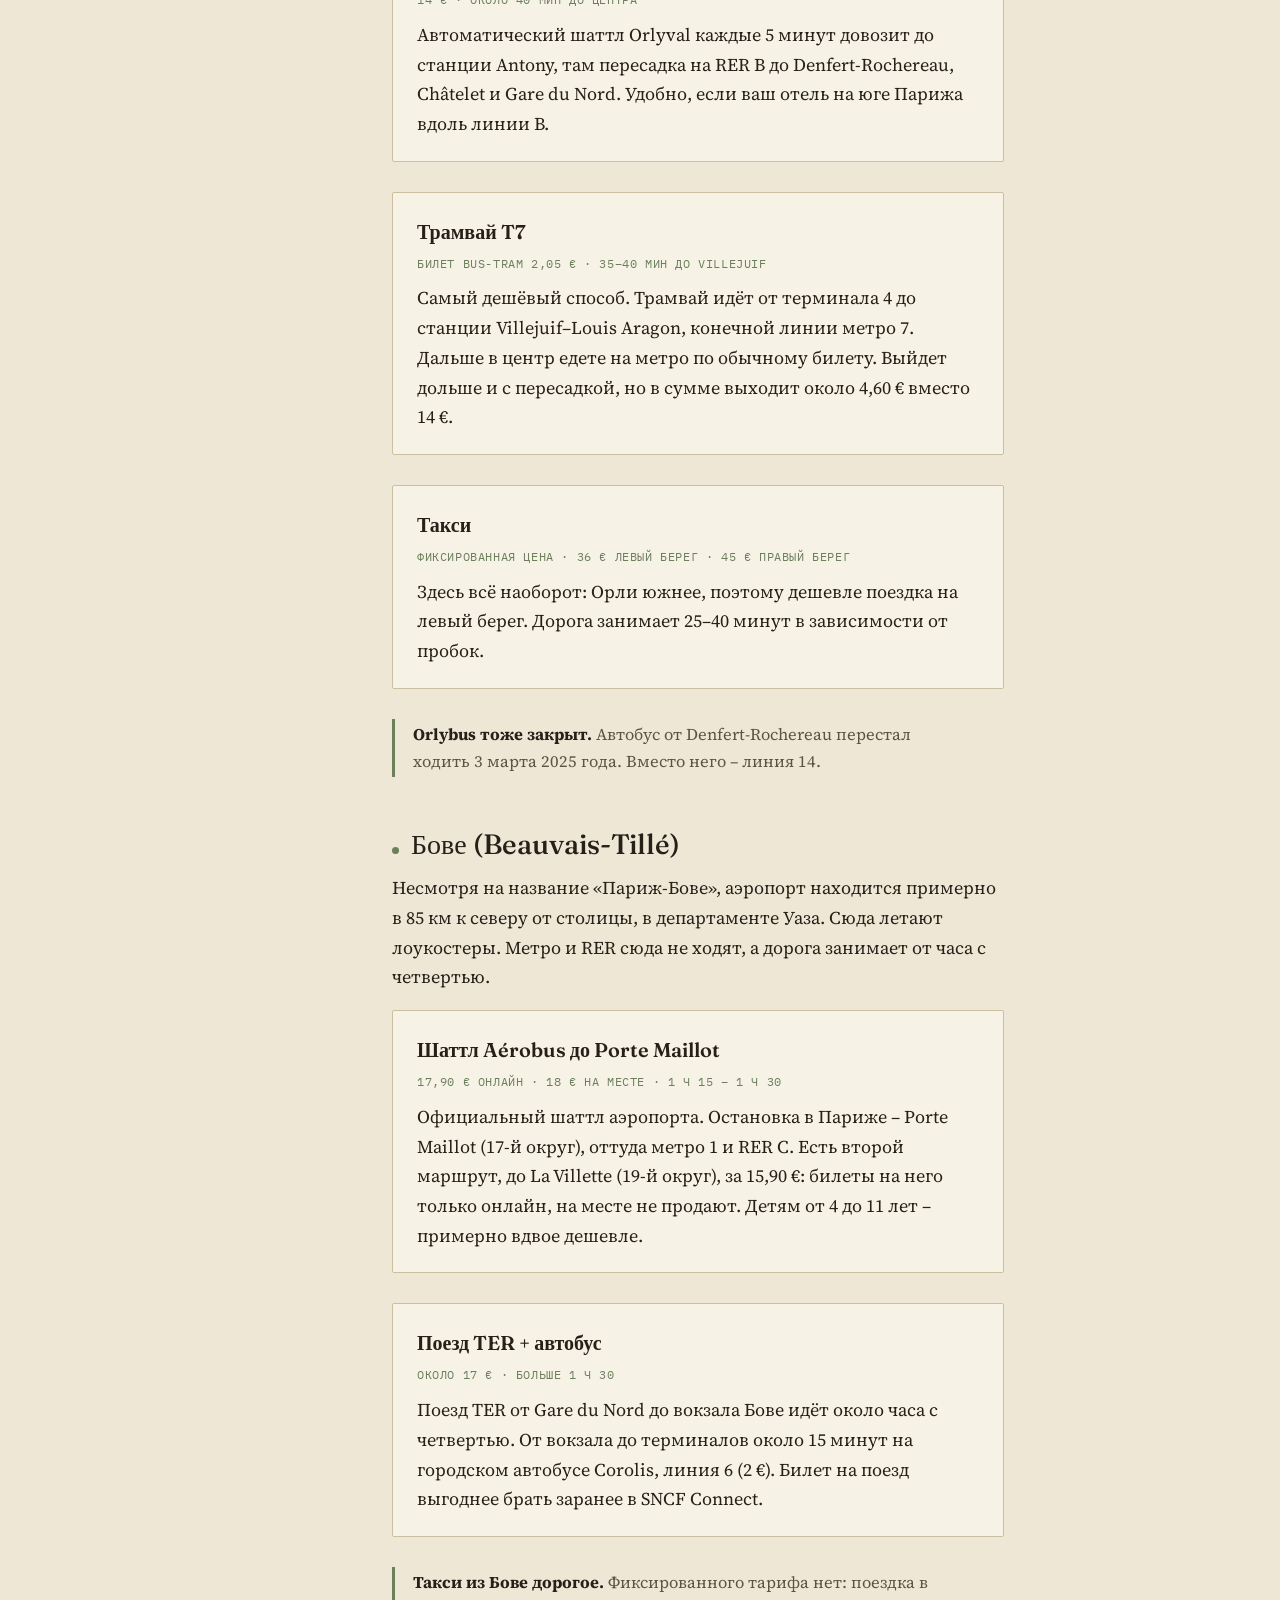
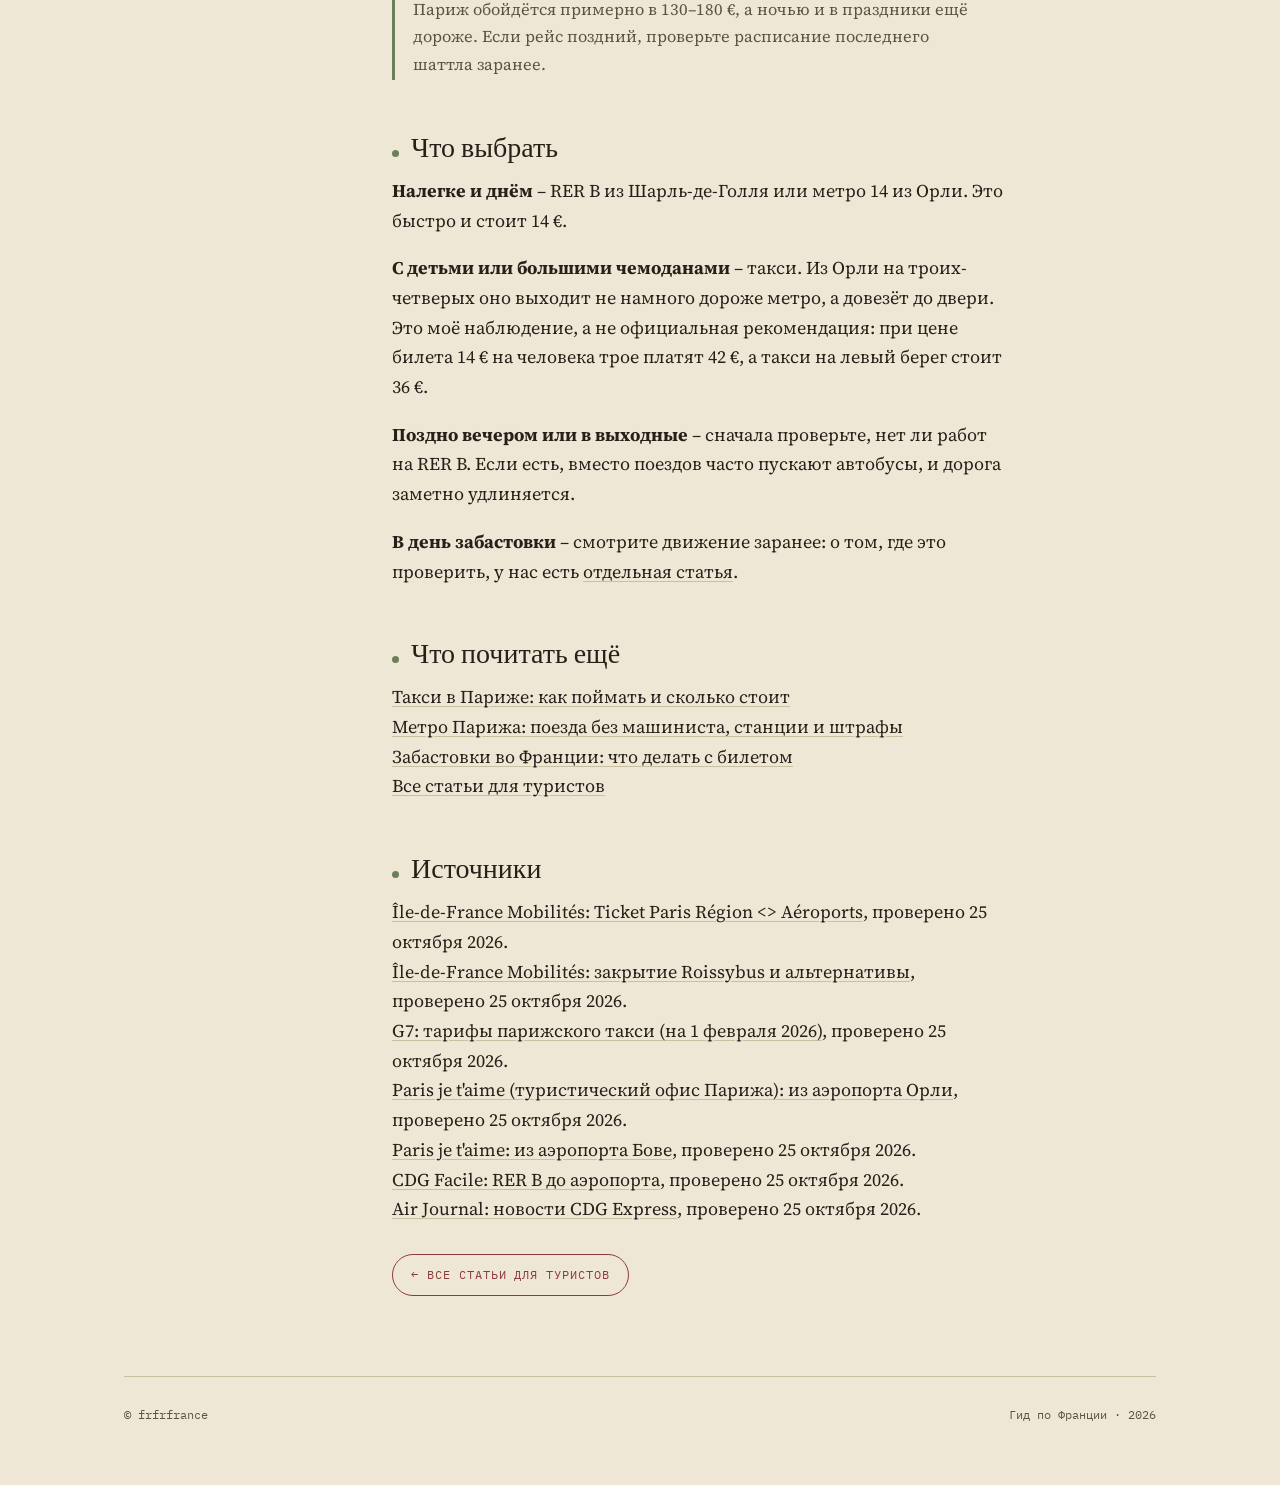
==== commit ca40d150: "Add files via upload" ====
--- a/aeroports-paris.html
+++ b/aeroports-paris.html
@@ -3,7 +3,7 @@
 <head>
 <meta charset="UTF-8">
 <meta name="viewport" content="width=device-width, initial-scale=1.0">
-<title>Аэропорты Парижа: как добраться до центра из Шарль-де-Голль, Орли и Бове — frfrfrance</title>
+<title>Аэропорты Парижа: как добраться до центра из Шарль-де-Голль, Орли и Бове – frfrfrance</title>
 <meta name="description" content="Как доехать из аэропортов Парижа в центр в 2026 году: RER B и метро 14 за 14 €, фиксированные тарифы такси, автобусы и шаттл из Бове. Что изменилось после закрытия Roissybus.">
 <link rel="canonical" href="https://frfrfrance.fr/aeroports-paris.html">
 <meta property="og:type" content="article">
@@ -72,7 +72,7 @@
       <p class="lede">У Парижа три аэропорта, через которые летают туристы: Шарль-де-Голль (его ещё называют Руасси, код CDG), Орли (ORY) и Бове (BVA), куда садятся лоукостеры. Из первых двух в центр легко добраться общественным транспортом, а из Бове едут только шаттлом или на поезде с пересадкой.</p>
 
       <h2><i></i>Сначала про билет</h2>
-      <p>Для поездки в аэропорт или из него на метро и RER нужен отдельный билет: <strong>Ticket Paris Région &lt;&gt; Aéroports</strong>. С 1 января 2026 года он стоит 14 €, льготный — 7 €. По нему можно ехать на метро (включая линию 14 до Орли и Orlyval) и на RER, в том числе на RER B до Шарль-де-Голля. Пересаживаться можно в течение двух часов после первой валидации, не выходя из системы.</p>
+      <p>Для поездки в аэропорт или из него на метро и RER нужен отдельный билет: <strong>Ticket Paris Région &lt;&gt; Aéroports</strong>. С 1 января 2026 года он стоит 14 €, льготный – 7 €. По нему можно ехать на метро (включая линию 14 до Орли и Orlyval) и на RER, в том числе на RER B до Шарль-де-Голля. Пересаживаться можно в течение двух часов после первой валидации, не выходя из системы.</p>
       <p>На автобусы и трамваи этот билет не действует. Его покупают в приложении Île-de-France Mobilités: билет хранится прямо в телефоне или записывается на карту Navigo Easy. Есть и автоматы на станциях.</p>
 
       <div class="tip">
@@ -93,13 +93,13 @@
       <div class="market">
         <div class="name">Городские автобусы 350, 351 и экспресс 9517</div>
         <div class="meta">Билет Bus-Tram 2,05 € · от 30 до 90 мин</div>
-        <p>Бюджетный вариант, но медленный. Автобус 350 идёт от Porte de la Chapelle (60–80 мин), 351 — от Nation (70–90 мин). Экспресс 9517 за полчаса довозит от станции Saint-Denis–Pleyel до станции RoissyPôle, оттуда до терминалов пару минут пешком. Ночью, когда RER не ходит, в аэропорт можно доехать ночным автобусом Noctilien от Gare de l'Est.</p>
+        <p>Бюджетный вариант, но медленный. Автобус 350 идёт от Porte de la Chapelle (60–80 мин), 351 – от Nation (70–90 мин). Экспресс 9517 за полчаса довозит от станции Saint-Denis–Pleyel до станции RoissyPôle, оттуда до терминалов пару минут пешком. Ночью, когда RER не ходит, в аэропорт можно доехать ночным автобусом Noctilien от Gare de l'Est.</p>
       </div>
 
       <div class="market">
         <div class="name">Такси</div>
         <div class="meta">Фиксированная цена · 56 € правый берег · 65 € левый берег</div>
-        <p>Официальное парижское такси из CDG в Париж и обратно едет по фиксированной цене, без счётчика. Она зависит от того, на каком берегу Сены адрес: правый берег (север города) — 56 €, левый (юг) — 65 €. Берите машину на официальной стоянке у выхода из терминала.</p>
+        <p>Официальное парижское такси из CDG в Париж и обратно едет по фиксированной цене, без счётчика. Она зависит от того, на каком берегу Сены адрес: правый берег (север города) – 56 €, левый (юг) – 65 €. Берите машину на официальной стоянке у выхода из терминала.</p>
       </div>
 
       <div class="tip">
@@ -136,7 +136,7 @@
       </div>
 
       <div class="tip">
-        <strong>Orlybus тоже закрыт.</strong> Автобус от Denfert-Rochereau перестал ходить 3 марта 2025 года. Вместо него — линия 14.
+        <strong>Orlybus тоже закрыт.</strong> Автобус от Denfert-Rochereau перестал ходить 3 марта 2025 года. Вместо него – линия 14.
       </div>
 
       <h2><i></i>Бове (Beauvais-Tillé)</h2>
@@ -145,7 +145,7 @@
       <div class="market">
         <div class="name">Шаттл Aérobus до Porte Maillot</div>
         <div class="meta">17,90 € онлайн · 18 € на месте · 1 ч 15 – 1 ч 30</div>
-        <p>Официальный шаттл аэропорта. Остановка в Париже — Porte Maillot (17-й округ), оттуда метро 1 и RER C. Есть второй маршрут, до La Villette (19-й округ), за 15,90 €: билеты на него только онлайн, на месте не продают. Детям от 4 до 11 лет — примерно вдвое дешевле.</p>
+        <p>Официальный шаттл аэропорта. Остановка в Париже – Porte Maillot (17-й округ), оттуда метро 1 и RER C. Есть второй маршрут, до La Villette (19-й округ), за 15,90 €: билеты на него только онлайн, на месте не продают. Детям от 4 до 11 лет – примерно вдвое дешевле.</p>
       </div>
 
       <div class="market">
@@ -159,14 +159,15 @@
       </div>
 
       <h2><i></i>Что выбрать</h2>
-      <p><strong>Налегке и днём</strong> — RER B из Шарль-де-Голля или метро 14 из Орли. Это быстро и стоит 14 €.</p>
-      <p><strong>С детьми или большими чемоданами</strong> — такси. Из Орли на троих-четверых оно выходит не намного дороже метро, а довезёт до двери. Это моё наблюдение, а не официальная рекомендация: при цене билета 14 € на человека трое платят 42 €, а такси на левый берег стоит 36 €.</p>
-      <p><strong>Поздно вечером или в выходные</strong> — сначала проверьте, нет ли работ на RER B. Если есть, вместо поездов часто пускают автобусы, и дорога заметно удлиняется.</p>
-      <p><strong>В день забастовки</strong> — смотрите движение заранее: о том, где это проверить, у нас есть <a href="strikes-france.html">отдельная статья</a>.</p>
+      <p><strong>Налегке и днём</strong> – RER B из Шарль-де-Голля или метро 14 из Орли. Это быстро и стоит 14 €.</p>
+      <p><strong>С детьми или большими чемоданами</strong> – такси. Из Орли на троих-четверых оно выходит не намного дороже метро, а довезёт до двери. Это моё наблюдение, а не официальная рекомендация: при цене билета 14 € на человека трое платят 42 €, а такси на левый берег стоит 36 €.</p>
+      <p><strong>Поздно вечером или в выходные</strong> – сначала проверьте, нет ли работ на RER B. Если есть, вместо поездов часто пускают автобусы, и дорога заметно удлиняется.</p>
+      <p><strong>В день забастовки</strong> – смотрите движение заранее: о том, где это проверить, у нас есть <a href="strikes-france.html">отдельная статья</a>.</p>
 
       <h2><i></i>Что почитать ещё</h2>
       <p>
         <a href="taxi-paris.html">Такси в Париже: как поймать и сколько стоит</a><br>
+        <a href="metro-paris.html">Метро Парижа: поезда без машиниста, станции и штрафы</a><br>
         <a href="strikes-france.html">Забастовки во Франции: что делать с билетом</a><br>
         <a href="turistam.html">Все статьи для туристов</a>
       </p>
